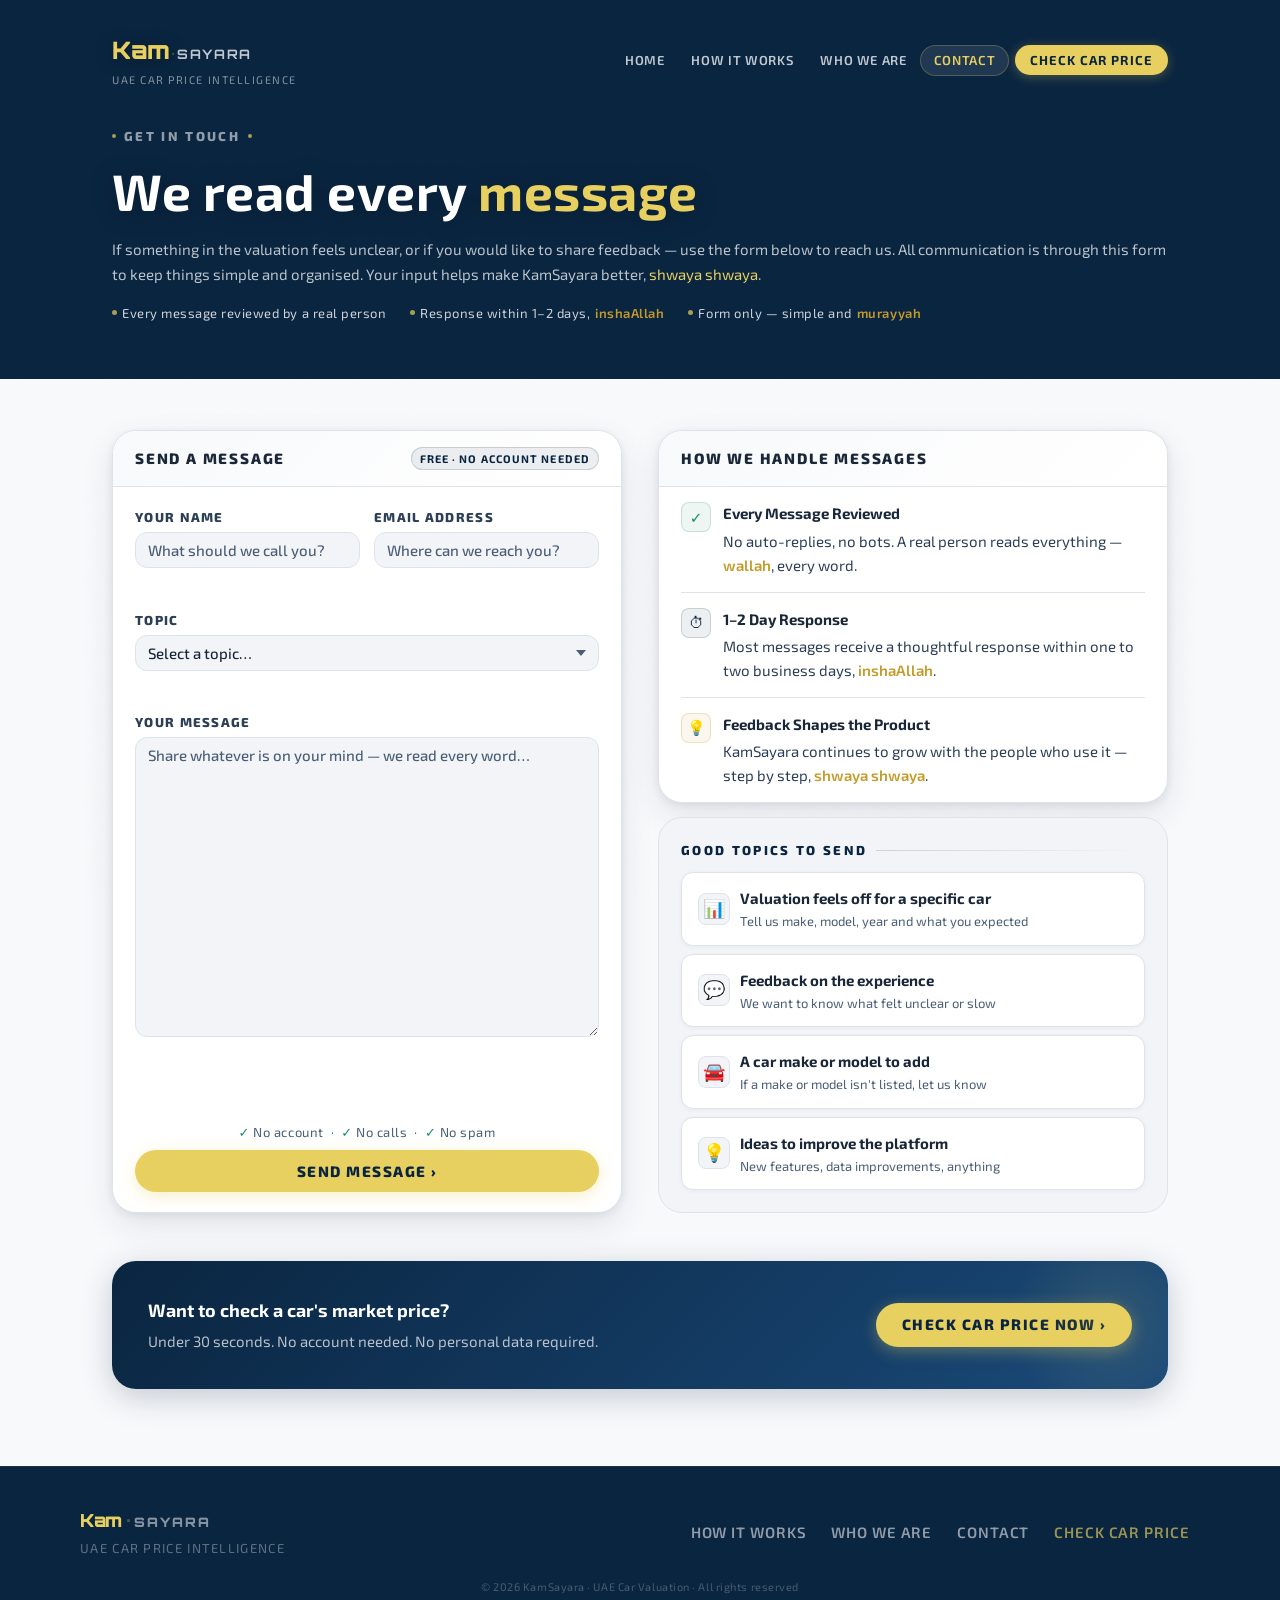
==== contact.html @ a33e3d20 "Add files via upload" ====
<!DOCTYPE html>
<html lang="en">
<head>
  <meta charset="UTF-8"/>
  <meta name="viewport" content="width=device-width,initial-scale=1"/>
  <title>Contact — KamSayara UAE Car Price Intelligence</title>
  <meta name="description" content="Share feedback or ask about a car valuation. KamSayara reads every message and responds within 1–2 days."/>
  <link rel="canonical" href="https://www.kamsayara.com/contact.html"/>
  <meta property="og:type" content="website"/>
  <meta property="og:url" content="https://www.kamsayara.com/contact.html"/>
  <meta property="og:site_name" content="KamSayara"/>
  <meta property="og:title" content="Contact — KamSayara UAE Car Price Intelligence"/>
  <meta property="og:description" content="Share feedback or ask about a car valuation. Every message is read by a real person and answered within 1–2 days."/>
  <meta name="twitter:card" content="summary"/>
  <meta name="twitter:title" content="Contact — KamSayara"/>
  <meta name="twitter:description" content="Real people, real replies. No bots. Response within 1–2 days."/>
  <meta name="robots" content="index, follow"/>
  <link rel="preconnect" href="https://fonts.googleapis.com"/>
  <link rel="preconnect" href="https://fonts.gstatic.com" crossorigin/>
  <link href="https://fonts.googleapis.com/css2?family=Orbitron:wght@700;900&family=Exo+2:wght@400;500;600;700;800&display=swap" rel="stylesheet"/>
  <style>
/* KamSayara — Shared Pages CSS
   Used by: how-it-works.html, who-we-are.html, contact.html
   All pages are self-contained (CSS embedded inline) for GitHub Pages deployment.
*/

:root {
  --accent:#0A2540; --accent-h:#061828; --accent-2:#1A4A7A;
  --accent-soft:rgba(10,37,64,0.07); --accent-line:rgba(10,37,64,0.16);
  --accent-glow:rgba(10,37,64,0.22); --accent-glow2:rgba(10,37,64,0.10);
  --gold:#C49A2A; --gold-light:#E8D060;
  --ink:#1A2738; --ink-soft:#2D3F55; --muted:#4B5E75;
  --border:#DEE3EB; --surface:#F8F9FB; --surface-2:#F2F4F8; --white:#fff;
  --good:#1A8C6B; --good-bg:rgba(26,140,107,0.08); --good-line:rgba(26,140,107,0.20);
  --bad:#C0392B;  --bad-bg:rgba(192,57,43,0.08);   --bad-line:rgba(192,57,43,0.20);
  --warn:#B8780A; --warn-bg:rgba(184,120,10,0.08); --warn-line:rgba(184,120,10,0.20);
  --err:#C0392B;  --err-bg:rgba(192,57,43,0.06);
  --r-sm:8px; --r-md:12px; --r-lg:18px; --r-xl:24px;
  --ease:cubic-bezier(0.16,1,0.3,1);
  --spring:cubic-bezier(0.34,1.56,0.64,1);
  --sh-card:0 2px 8px rgba(10,37,64,0.08),0 12px 32px rgba(10,37,64,0.10),inset 0 1px 0 rgba(255,255,255,0.7);
  --sh-btn:0 6px 20px var(--accent-glow),0 2px 6px rgba(0,0,0,0.12);
}

*,*::before,*::after{margin:0;padding:0;box-sizing:border-box;}
html{scroll-behavior:smooth;-webkit-text-size-adjust:100%;max-width:100vw;overflow-x:hidden;}
body{
  font-family:"Exo 2",system-ui,sans-serif;
  background:#F8F9FB;
  color:var(--ink);line-height:1.55;
  -webkit-font-smoothing:antialiased;
  -moz-osx-font-smoothing:grayscale;
  text-rendering:optimizeLegibility;
  min-height:100vh;
  max-width:100vw;
  overflow-x:hidden;
  font-size:15px;
}
body::before{
  content:'';position:fixed;inset:0;pointer-events:none;z-index:0;
  background-image:url("data:image/svg+xml,%3Csvg viewBox='0 0 256 256' xmlns='http://www.w3.org/2000/svg'%3E%3Cfilter id='n'%3E%3CfeTurbulence type='fractalNoise' baseFrequency='0.9' numOctaves='4' stitchTiles='stitch'/%3E%3C/filter%3E%3Crect width='100%25' height='100%25' filter='url(%23n)' opacity='0.025'/%3E%3C/svg%3E");
  opacity:.35;
}

/* ══════════════════════════════════════
   HERO / NAV
══════════════════════════════════════ */
.page-hero{
  width:100%;position:relative;overflow:hidden;
  background:#0A2540;
}
.page-hero::before{
  content:'';position:absolute;inset:0;pointer-events:none;z-index:1;
  background:linear-gradient(180deg,rgba(10,37,64,0.55) 0%,rgba(10,37,64,0.35) 60%,rgba(10,37,64,0.60) 100%);
}
.page-hero::after{content:none!important;display:none!important;}

.hero-inner{
  position:relative;z-index:2;max-width:1120px;margin:0 auto;
  padding:clamp(4px,1vw,10px) clamp(16px,3vw,32px) clamp(28px,4vw,44px);
  box-sizing:border-box;width:100%;
}

/* ── NAV ── */
.hnav{display:flex;align-items:center;justify-content:space-between;padding:clamp(14px,2.5vw,22px) 0 clamp(10px,2vw,18px);gap:8px;min-width:0;}
.wm{display:flex;flex-direction:column;gap:2px;text-decoration:none;flex-shrink:0;}
.wm-name{display:flex;align-items:baseline;}
.wm-kam{font-family:"Orbitron",sans-serif;font-size:24px;font-weight:900;color:#E8D060;letter-spacing:-.01em;text-shadow:0 2px 18px rgba(0,0,0,0.3);white-space:nowrap;}
.wm-sep{font-size:18px;color:rgba(232,208,96,0.3);margin:0 2px;}
.wm-say{font-family:"Orbitron",sans-serif;font-size:13px;font-weight:700;color:rgba(255,255,255,0.75);letter-spacing:.12em;text-transform:uppercase;white-space:nowrap;}
.wm-sub{font-size:11px;color:rgba(255,255,255,0.5);letter-spacing:.14em;text-transform:uppercase;}

.hnav-links{display:flex;align-items:center;gap:0;margin-left:auto;flex-shrink:1;min-width:0;}
.hnav-link{
  font-family:"Exo 2",sans-serif;font-size:13px;font-weight:600;
  letter-spacing:.05em;text-transform:uppercase;
  color:rgba(255,255,255,0.75);text-decoration:none;
  padding:.28rem clamp(.5rem,1vw,.78rem);border-radius:99px;border:1px solid transparent;
  transition:all .18s;white-space:nowrap;
}
.hnav-link:hover,.hnav-link.active{color:#fff;border-color:rgba(255,255,255,0.20);background:rgba(255,255,255,0.09);}
.hnav-link.active{color:#E8D060;border-color:rgba(232,208,96,0.25);}
.hnav-cta-btn{
  font-family:"Exo 2",sans-serif;font-size:13px;font-weight:700;
  letter-spacing:.08em;text-transform:uppercase;
  background:#E8D060;color:#0A2540;text-decoration:none;
  padding:.3rem clamp(.7rem,1.2vw,1rem);border-radius:99px;
  transition:all .18s;white-space:nowrap;flex-shrink:0;margin-left:6px;
  box-shadow:0 2px 12px rgba(232,208,96,0.30);
}
.hnav-cta-btn:hover{background:#fff;transform:translateY(-1px);}

/* ── HERO HEADLINE ── */
.hero-hl{
  padding:clamp(8px,2vw,20px) 0 clamp(4px,1.5vw,12px);
  display:flex;flex-direction:column;align-items:flex-start;gap:clamp(8px,1.8vw,16px);
  width:100%;
}
.hero-eyebrow{
  display:flex;align-items:center;gap:8px;
  font-family:"Exo 2",sans-serif;font-size:13px;font-weight:800;
  letter-spacing:.18em;text-transform:uppercase;color:rgba(255,255,255,0.55);
  animation:hIn .6s var(--ease) both;
}
.dot{width:4px;height:4px;border-radius:50%;background:#E8D060;opacity:.7;}
.hero-tag{
  font-family:"Exo 2",sans-serif;
  font-size:clamp(2rem,5vw,3.2rem);
  font-weight:700;color:#fff;line-height:1.15;margin:0;
  text-shadow:0 2px 24px rgba(0,0,0,0.25);letter-spacing:.01em;
  animation:hIn .7s .05s var(--ease) both;
}
.hero-tag em{color:#E8D060;font-style:normal;}
.hero-sub{
  font-size:15px;color:rgba(255,255,255,0.72);
  line-height:1.65;width:100%;max-width:100%;
  animation:hIn .7s .10s var(--ease) both;
}
.hero-trust{
  display:flex;align-items:center;gap:clamp(8px,2.5vw,24px);flex-wrap:wrap;width:100%;
  animation:hIn .7s .15s var(--ease) both;
}
.ht{display:flex;align-items:center;gap:5px;font-size:13px;color:rgba(255,255,255,0.80);letter-spacing:.04em;}
.htd{width:5px;height:5px;border-radius:50%;background:rgba(232,208,96,0.7);flex-shrink:0;}
@keyframes hIn{from{opacity:0;transform:translateY(10px);}to{opacity:1;transform:none;}}

/* ══════════════════════════════════════
   PAGE BODY
══════════════════════════════════════ */
.page-body{
  position:relative;z-index:1;
  max-width:1120px;margin:0 auto;
  padding:clamp(28px,4vw,52px) clamp(16px,3vw,32px) clamp(40px,6vw,80px);
  display:flex;flex-direction:column;gap:clamp(28px,4vw,48px);
}

/* ── TWO-COL ── */
.two-col{
  display:grid;
  grid-template-columns:1fr 1fr;
  gap:clamp(20px,3vw,36px);
  align-items:start;
}
.two-col.align-center{align-items:center;}
@media(max-width:700px){
  .two-col{grid-template-columns:1fr;}
}

/* ── SECTION LABELS ── */
.sec-label{
  font-family:"Exo 2",sans-serif;font-size:13px;font-weight:800;
  letter-spacing:.18em;text-transform:uppercase;color:var(--accent);
  display:flex;align-items:center;gap:.55rem;margin-bottom:8px;
}
.sec-label::after{content:'';flex:1;height:1px;background:linear-gradient(90deg,var(--accent-line),transparent);}
.sec-head{
  font-family:"Exo 2",sans-serif;
  font-size:24px;
  font-weight:700;color:var(--ink);line-height:1.2;margin-bottom:14px;
}
.sec-head em{color:var(--accent-2);font-style:normal;}
.body-p{font-size:15px;color:var(--ink-soft);line-height:1.7;}

/* ── DIVIDER ── */
.divider{
  border:none;border-top:1px solid var(--border);
  margin:clamp(8px,2vw,16px) 0;opacity:.6;
}

/* ── CHIP ROW ── */
.chip-row{display:flex;gap:6px;flex-wrap:wrap;margin-top:14px;}
.chip{
  font-family:"Exo 2",sans-serif;font-size:13px;font-weight:700;
  letter-spacing:.06em;padding:3px 10px;border-radius:99px;
  background:var(--surface-2);border:1px solid var(--border);color:var(--ink-soft);
  display:flex;align-items:center;gap:4px;
}
.cdot{width:4px;height:4px;border-radius:50%;background:var(--accent);opacity:.5;}
.gold-chip{background:rgba(196,154,42,0.08);border-color:rgba(196,154,42,0.25);color:var(--gold);}
.good-chip{background:var(--good-bg);border-color:var(--good-line);color:var(--good);}

/* ── BADGES ── */
.badge{
  font-family:"Exo 2",sans-serif;font-size:11px;font-weight:800;
  letter-spacing:.1em;text-transform:uppercase;
  padding:2px 7px;border-radius:99px;
}
.badge.green{background:var(--good-bg);color:var(--good);border:1px solid var(--good-line);}
.badge.warn{background:var(--warn-bg);color:var(--warn);border:1px solid var(--warn-line);}
.badge.red{background:var(--bad-bg);color:var(--bad);border:1px solid var(--bad-line);}

/* ── CARDS ── */
.ks-card{
  background:var(--white);
  border:1px solid var(--border);
  border-radius:var(--r-xl);
  box-shadow:var(--sh-card);
}
.card-hdr{
  display:flex;align-items:center;justify-content:space-between;gap:8px;
  padding:clamp(12px,1.8vw,16px) clamp(14px,2vw,22px);
  border-bottom:1px solid var(--border);
  background:linear-gradient(135deg,var(--surface) 0%,var(--white) 100%);
  border-radius:var(--r-xl) var(--r-xl) 0 0;
}
.card-hdr-title{
  font-family:"Exo 2",sans-serif;font-size:15px;font-weight:800;
  letter-spacing:.12em;text-transform:uppercase;color:var(--ink);
}
.card-hdr-badge{
  font-family:"Exo 2",sans-serif;font-size:11px;font-weight:700;
  letter-spacing:.1em;text-transform:uppercase;
  background:var(--accent-soft);color:var(--accent);
  border:1px solid var(--accent-line);border-radius:99px;
  padding:2px 8px;white-space:nowrap;
}
.card-body{padding:clamp(14px,2vw,20px) clamp(14px,2vw,22px);}

/* ── ALGO BOX ── */
.algo-box{
  background:var(--surface-2);border-radius:var(--r-sm);
  padding:10px 14px;border-left:3px solid var(--accent-line);
}
.algo-box h4{
  font-family:"Exo 2",sans-serif;font-size:13px;font-weight:800;
  letter-spacing:.12em;text-transform:uppercase;color:var(--accent);margin-bottom:5px;
}
.algo-box p{font-size:15px;color:var(--ink-soft);line-height:1.6;}

/* ── ROW LIST ── */
.row-list{display:flex;flex-direction:column;padding:0 clamp(14px,2vw,22px);}
.row-item{
  display:flex;align-items:flex-start;gap:12px;
  padding:clamp(11px,1.8vw,15px) 0;
  border-bottom:1px solid var(--border);
}
.row-item:last-child{border-bottom:none;}
.row-ico{
  width:30px;height:30px;border-radius:var(--r-sm);
  display:flex;align-items:center;justify-content:center;
  font-size:15px;flex-shrink:0;
}
.row-ico.green{background:var(--good-bg);border:1px solid var(--good-line);color:var(--good);}
.row-ico.blue{background:var(--accent-soft);border:1px solid var(--accent-line);color:var(--accent);}
.row-ico.gold{background:rgba(196,154,42,0.08);border:1px solid rgba(196,154,42,0.25);color:var(--gold);}
.row-ico.red{background:var(--bad-bg);border:1px solid var(--bad-line);color:var(--bad);}
.row-title{font-family:"Exo 2",sans-serif;font-size:15px;font-weight:700;color:var(--ink);margin-bottom:3px;}
.row-desc{font-size:15px;color:var(--ink-soft);line-height:1.6;}

/* ── FEAT GRID ── */
.feat-grid{
  display:grid;
  grid-template-columns:repeat(auto-fit,minmax(210px,1fr));
  gap:clamp(12px,2vw,20px);
}
.feat-card{
  background:var(--white);border:1px solid var(--border);
  border-radius:var(--r-lg);padding:clamp(16px,2.2vw,24px);
  box-shadow:0 2px 8px rgba(10,37,64,0.06);
  position:relative;overflow:hidden;
  transition:transform .22s var(--ease),box-shadow .22s var(--ease);
}
.feat-card::before{
  content:'';position:absolute;top:0;right:0;
  width:80px;height:80px;
  background:radial-gradient(circle at 100% 0%,var(--accent-glow2),transparent 70%);
  pointer-events:none;
}
.feat-card:hover{transform:translateY(-3px);box-shadow:0 8px 24px rgba(10,37,64,0.12);}
.feat-num{
  font-family:"Orbitron",sans-serif;font-size:13px;font-weight:700;
  color:var(--accent-line);letter-spacing:.15em;margin-bottom:8px;
}
.feat-icon{font-size:24px;margin-bottom:10px;}
.feat-title{
  font-family:"Exo 2",sans-serif;font-size:18px;font-weight:700;
  color:var(--ink);margin-bottom:6px;
}
.feat-desc{font-size:15px;color:var(--ink-soft);line-height:1.65;}

/* ── INFO BOX ── */
.info-box{
  background:var(--surface-2);border:1px solid var(--border);
  border-radius:var(--r-xl);padding:clamp(16px,2vw,22px);
}
.info-box.gold-tint{
  background:linear-gradient(135deg,rgba(196,154,42,0.06) 0%,var(--surface-2) 100%);
  border-color:rgba(196,154,42,0.2);
}

/* ── STAT ROW ── */
.stat-row{display:flex;gap:clamp(16px,3vw,28px);flex-wrap:wrap;}
.stat-item{display:flex;flex-direction:column;gap:3px;}
.stat-val{
  font-family:"Orbitron",sans-serif;font-size:18px;
  font-weight:700;color:var(--accent);
}
.stat-val span{font-family:"Exo 2",sans-serif;font-size:13px;color:var(--muted);font-weight:600;margin-left:2px;}
.stat-lbl{font-size:11px;font-weight:800;letter-spacing:.12em;text-transform:uppercase;color:var(--muted);}

/* ── NXT BUTTONS ── */
.nxt-btn{
  display:flex;align-items:center;gap:10px;
  padding:clamp(10px,1.5vw,14px) clamp(12px,1.8vw,16px);
  border-radius:var(--r-md);
  background:var(--white);border:1px solid var(--border);
  cursor:pointer;text-align:left;font-family:"Exo 2",sans-serif;
  text-decoration:none;
  transition:all .18s;
  box-shadow:0 1px 4px rgba(10,37,64,0.05);
}
.nxt-btn:hover{border-color:rgba(10,37,64,0.22);background:var(--accent-soft);transform:translateX(3px);}
.nxt-ico{
  width:32px;height:32px;border-radius:8px;
  background:var(--surface-2);border:1px solid var(--border);
  display:flex;align-items:center;justify-content:center;
  font-size:18px;flex-shrink:0;
}
.nxt-body{display:flex;flex-direction:column;gap:2px;flex:1;}
.nxt-t{font-size:15px;font-weight:700;color:var(--ink);}
.nxt-s{font-size:13px;color:var(--muted);line-height:1.4;}
.nxt-arr{color:var(--muted);font-size:18px;margin-left:auto;flex-shrink:0;}

/* ── CTA STRIP ── */
.cta-strip{
  background:linear-gradient(135deg,var(--accent) 0%,var(--accent-2) 100%);
  border-radius:var(--r-xl);padding:clamp(22px,3.5vw,36px) clamp(20px,3vw,36px);
  display:flex;align-items:center;justify-content:space-between;gap:24px;
  flex-wrap:wrap;
  box-shadow:0 8px 32px rgba(10,37,64,0.22);
  position:relative;overflow:hidden;
}
.cta-strip::before{
  content:'';position:absolute;right:-40px;top:-40px;
  width:200px;height:200px;border-radius:50%;
  background:radial-gradient(circle,rgba(232,208,96,0.12) 0%,transparent 70%);
  pointer-events:none;
}
.cta-text h3{
  font-family:"Exo 2",sans-serif;font-size:18px;
  font-weight:700;color:#fff;margin-bottom:5px;
}
.cta-text h3 em{color:#E8D060;font-style:normal;}
.cta-text p{font-size:15px;color:rgba(255,255,255,0.7);}

/* ── BUTTONS ── */
.btn-gold{
  font-family:"Exo 2",sans-serif;font-size:15px;font-weight:800;
  letter-spacing:.1em;text-transform:uppercase;
  background:#E8D060;color:#0A2540;
  border:none;border-radius:99px;
  padding:.65rem 1.6rem;cursor:pointer;
  text-decoration:none;display:inline-flex;align-items:center;
  transition:all .2s var(--ease);white-space:nowrap;flex-shrink:0;
  box-shadow:0 4px 16px rgba(232,208,96,0.35);
}
.btn-gold:hover{background:#fff;transform:translateY(-2px);box-shadow:0 8px 24px rgba(232,208,96,0.40);}
.btn-outline{
  font-family:"Exo 2",sans-serif;font-size:15px;font-weight:700;
  letter-spacing:.08em;text-transform:uppercase;
  background:transparent;color:var(--accent);
  border:1.5px solid var(--accent-line);border-radius:99px;
  padding:.55rem 1.4rem;cursor:pointer;
  text-decoration:none;display:inline-flex;align-items:center;
  transition:all .18s;
}
.btn-outline:hover{background:var(--accent-soft);}

/* ── FOOTER ── */
.site-footer{
  background:var(--accent);
  border-top:1px solid rgba(255,255,255,0.06);
  padding:clamp(24px,4vw,40px) clamp(16px,3vw,32px);
  position:relative;z-index:1;
}
.footer-inner{
  max-width:1120px;margin:0 auto;
  display:flex;align-items:center;justify-content:space-between;
  flex-wrap:wrap;gap:16px;
}
.footer-logo{
  font-family:"Orbitron",sans-serif;font-size:18px;font-weight:900;
  display:flex;align-items:baseline;gap:1px;
}
.fl-kam{color:#E8D060;}
.fl-sep{color:rgba(232,208,96,0.3);margin:0 2px;}
.fl-say{font-size:13px;color:rgba(255,255,255,0.5);letter-spacing:.15em;text-transform:uppercase;}
.footer-tagline{font-size:13px;color:rgba(255,255,255,0.35);letter-spacing:.1em;text-transform:uppercase;margin-top:3px;}
.footer-links{display:flex;gap:4px;flex-wrap:wrap;}
.footer-link{
  font-family:"Exo 2",sans-serif;font-size:15px;font-weight:600;
  letter-spacing:.06em;text-transform:uppercase;
  color:rgba(255,255,255,0.55);text-decoration:none;
  padding:.22rem .65rem;border-radius:99px;
  transition:all .15s;
}
.footer-link:hover{color:rgba(255,255,255,0.9);background:rgba(255,255,255,0.07);}
.footer-copy{font-size:11px;color:rgba(255,255,255,0.25);letter-spacing:.05em;width:100%;text-align:center;margin-top:4px;}

/* ── ANIMATIONS ── */
.anim{
  opacity:0;transform:translateY(18px);
  animation:pageIn .55s var(--ease) forwards;
}
.anim:nth-child(1){animation-delay:.05s;}
.anim:nth-child(2){animation-delay:.12s;}
.anim:nth-child(3){animation-delay:.18s;}
.anim:nth-child(4){animation-delay:.24s;}
.anim:nth-child(5){animation-delay:.30s;}
.anim:nth-child(6){animation-delay:.36s;}
@keyframes pageIn{to{opacity:1;transform:none;}}

/* ── CONTACT FORM INNER ── */
.contact-form-inner{display:flex;flex-direction:column;gap:0;flex:1;}

/* ── ARABIC WORD STYLING ── */
.aw{color:var(--gold);font-weight:600;}

/* ══════════════════════════════════════
   CONTACT PAGE SPECIFICS
══════════════════════════════════════ */
.form-grid-2{
  display:grid;
  grid-template-columns:1fr 1fr;
  gap:12px 14px;
}
.form-grid-2 .full{grid-column:1/-1;}
.field-wrap{display:flex;flex-direction:column;gap:5px;}
.field-wrap label{
  font-family:"Exo 2",sans-serif;font-size:13px;font-weight:800;
  letter-spacing:.1em;text-transform:uppercase;color:var(--ink-soft);
}
.field-wrap input,
.field-wrap select,
.field-wrap textarea{
  background:var(--surface-2);
  border:1.5px solid var(--border);
  border-radius:var(--r-md);
  padding:.5rem .75rem;
  font-family:"Exo 2",sans-serif;
  font-size:15px;font-weight:500;
  color:var(--ink);
  outline:none;width:100%;
  transition:border-color .18s,box-shadow .18s;
  -webkit-appearance:none;appearance:none;
}
.field-wrap input::placeholder,
.field-wrap textarea::placeholder{color:var(--muted);}
.field-wrap input:focus,
.field-wrap select:focus,
.field-wrap textarea:focus{
  border-color:var(--accent);
  box-shadow:0 0 0 3px var(--accent-glow2);
  background:var(--white);
}
.field-wrap select{
  background-image:url("data:image/svg+xml,%3Csvg xmlns='http://www.w3.org/2000/svg' width='10' height='6'%3E%3Cpath d='M0 0l5 6 5-6z' fill='%234B5E75'/%3E%3C/svg%3E");
  background-repeat:no-repeat;background-position:right .75rem center;
  padding-right:2.2rem;cursor:pointer;
}
.field-wrap textarea{resize:none;}
.form-note{font-size:13px;color:var(--muted);line-height:1.6;text-align:center;}

.success-wrap{
  display:none;flex-direction:column;align-items:center;text-align:center;
  padding:24px 16px;gap:10px;flex:1;
}
.success-wrap.on{display:flex;}
.success-ico{
  width:50px;height:50px;border-radius:50%;
  background:var(--good-bg);border:2px solid var(--good-line);
  display:flex;align-items:center;justify-content:center;
  font-size:24px;color:var(--good);
}
.success-wrap h3{font-family:"Exo 2",sans-serif;font-size:18px;font-weight:700;color:var(--ink);}
.success-wrap p{font-size:15px;color:var(--ink-soft);line-height:1.65;max-width:320px;}

@media(max-width:520px){
  .form-grid-2{grid-template-columns:1fr;}
}

/* ── RESPONSIVE ── */
@media(max-width:700px){
  .hero-hl{align-items:center;text-align:center;}
  .hero-tag{text-align:center;}
  .hero-sub{text-align:center;}
  .hero-trust{justify-content:center;}
  .feat-grid{grid-template-columns:1fr 1fr;}
  .footer-inner{justify-content:center;text-align:center;}
  .footer-links{justify-content:center;}
  .cta-strip{flex-direction:column;text-align:center;}
}
@media(max-width:480px){
  .hnav-links{flex-wrap:wrap;justify-content:flex-end;}
  .hnav-link{font-size:13px!important;padding:.22rem .5rem!important;}
  .feat-grid{grid-template-columns:1fr;}
}
@media(prefers-reduced-motion:reduce){
  *,*::before,*::after{animation-duration:.01ms!important;transition-duration:.01ms!important;}
}

  </style>
</head>
<body>

<div class="page-hero">
  <div class="hero-inner">
    <nav class="hnav">
      <a href="https://www.kamsayara.com/" class="wm">
        <div class="wm-name">
          <span class="wm-kam">Kam</span><span class="wm-sep">·</span><span class="wm-say">Sayara</span>
        </div>
        <span class="wm-sub">UAE Car Price Intelligence</span>
      </a>
      <div class="hnav-links">
        <a href="https://www.kamsayara.com/" class="hnav-link">Home</a>
        <a href="https://www.kamsayara.com/how-it-works.html" class="hnav-link">How It Works</a>
        <a href="https://www.kamsayara.com/who-we-are.html" class="hnav-link">Who We Are</a>
        <a href="https://www.kamsayara.com/contact.html" class="hnav-link active" aria-current="page">Contact</a>
        <a href="https://www.kamsayara.com/" class="hnav-cta-btn">Check Car Price</a>
      </div>
    </nav>
    <div class="hero-hl">
      <div class="hero-eyebrow"><span class="dot"></span>Get in Touch<span class="dot"></span></div>
      <h1 class="hero-tag">We read every <em>message</em></h1>
      <p class="hero-sub">If something in the valuation feels unclear, or if you would like to share feedback — use the form below to reach us. All communication is through this form to keep things simple and organised. Your input helps make KamSayara better, <em style="color:#E8D060;font-style:normal;">shwaya shwaya</em>.</p>
      <div class="hero-trust">
        <span class="ht"><span class="htd"></span>Every message reviewed by a real person</span>
        <span class="ht"><span class="htd"></span>Response within 1–2 days, <span class="aw">inshaAllah</span></span>
        <span class="ht"><span class="htd"></span>Form only — simple and <span class="aw">murayyah</span></span>
      </div>
    </div>
  </div>
</div>

<div class="page-body">

  <div class="two-col" style="align-items:stretch;">

    <!-- FORM CARD -->
    <div class="ks-card anim" style="overflow:hidden;display:flex;flex-direction:column;height:100%;">
      <div class="card-hdr">
        <span class="card-hdr-title">Send a Message</span>
        <span class="card-hdr-badge">Free · No account needed</span>
      </div>
      <div class="card-body" style="flex:1;display:flex;flex-direction:column;">

        <form id="contactForm" class="contact-form-inner">
          <input type="hidden" name="access_key" value="f465f6b7-e8fa-45ae-bc67-528295cb4fda"/>
          <input type="hidden" name="subject" value="New KamSayara Contact Message"/>
          <input type="checkbox" name="botcheck" style="display:none;"/>
          <div class="form-grid-2" style="flex:1;display:grid;grid-template-rows:auto auto auto auto;">

            <div class="field-wrap">
              <label for="fname">Your Name</label>
              <input type="text" id="fname" name="name" placeholder="What should we call you?" autocomplete="name" required minlength="2"/>
            </div>

            <div class="field-wrap">
              <label for="femail">Email Address</label>
              <input type="email" id="femail" name="email" placeholder="Where can we reach you?" autocomplete="email" required/>
            </div>

            <div class="field-wrap full">
              <label for="ftopic">Topic</label>
              <select id="ftopic" name="topic" required>
                <option value="" disabled selected>Select a topic…</option>
                <option value="valuation">Valuation Question</option>
                <option value="feedback">General Feedback</option>
                <option value="suggestion">Suggestion or Idea</option>
                <option value="data">Data or Accuracy Issue</option>
                <option value="other">Something Else</option>
              </select>
            </div>

            <div class="field-wrap full" style="flex:1;display:flex;flex-direction:column;">
              <label for="fmsg">Your Message</label>
              <textarea id="fmsg" name="message" placeholder="Share whatever is on your mind — we read every word…" style="height:300px;min-height:300px;resize:vertical;" required minlength="10"></textarea>
            </div>

          </div>

          <div style="margin-top:14px;">
            <p style="font-size:13px;color:var(--muted);text-align:center;margin-bottom:8px;letter-spacing:.04em;">
              <span style="color:var(--good);font-weight:700;">✓</span> No account &nbsp;·&nbsp;
              <span style="color:var(--good);font-weight:700;">✓</span> No calls &nbsp;·&nbsp;
              <span style="color:var(--good);font-weight:700;">✓</span> No spam
            </p>
            <button type="submit" id="submitBtn" class="btn-gold" style="width:100%;display:flex;justify-content:center;align-items:center;padding:.75rem 1.8rem;">
              Send Message ›
            </button>
          </div>

        </form>

        <!-- Success state -->
        <div class="success-wrap" id="successMsg">
          <div class="success-ico">✓</div>
          <h3>Message received.</h3>
          <p>We will read this carefully and reply to your email within one to two days, <span class="aw">inshaAllah</span>. No auto-replies — a real person will respond.</p>
          <div style="margin-top:14px;padding:12px 16px;background:var(--surface-2);border:1px solid var(--border);border-radius:var(--r-md);text-align:left;width:100%;max-width:340px;">
            <div style="font-family:'Exo 2',sans-serif;font-size:13px;font-weight:800;letter-spacing:.12em;text-transform:uppercase;color:var(--muted);margin-bottom:6px;">What Happens Next</div>
            <div style="font-size:15px;color:var(--ink-soft);line-height:1.7;">
              <span style="color:var(--good);">①</span> Your message lands in our inbox — not a ticketing system.<br/>
              <span style="color:var(--good);">②</span> A team member reads it, usually within a few hours.<br/>
              <span style="color:var(--good);">③</span> A real reply goes to your email. No templates, no bots.
            </div>
          </div>
          <a href="https://www.kamsayara.com/" class="btn-outline" style="margin-top:14px;">Back to Price Check ›</a>
        </div>

      </div>
    </div>

    <!-- RIGHT COLUMN -->
    <div style="display:flex;flex-direction:column;gap:14px;">

      <!-- How We Handle Messages -->
      <div class="ks-card anim" style="overflow:hidden;">
        <div class="card-hdr">
          <span class="card-hdr-title">How We Handle Messages</span>
        </div>
        <div class="row-list" style="padding:0 clamp(14px,2vw,22px);">
          <div class="row-item">
            <div class="row-ico green">✓</div>
            <div>
              <div class="row-title">Every Message Reviewed</div>
              <p class="row-desc">No auto-replies, no bots. A real person reads everything — <span class="aw">wallah</span>, every word.</p>
            </div>
          </div>
          <div class="row-item">
            <div class="row-ico blue">⏱</div>
            <div>
              <div class="row-title">1–2 Day Response</div>
              <p class="row-desc">Most messages receive a thoughtful response within one to two business days, <span class="aw">inshaAllah</span>.</p>
            </div>
          </div>
          <div class="row-item">
            <div class="row-ico gold">💡</div>
            <div>
              <div class="row-title">Feedback Shapes the Product</div>
              <p class="row-desc">KamSayara continues to grow with the people who use it — step by step, <span class="aw">shwaya shwaya</span>.</p>
            </div>
          </div>
        </div>
      </div>

      <!-- Good Topics -->
      <div class="info-box anim">
        <div class="sec-label" style="font-size:13px;margin-bottom:12px;">Good Topics to Send</div>
        <div style="display:flex;flex-direction:column;gap:8px;">
          <div class="nxt-btn" style="cursor:default;">
            <div class="nxt-ico">📊</div>
            <div class="nxt-body">
              <span class="nxt-t">Valuation feels off for a specific car</span>
              <span class="nxt-s">Tell us make, model, year and what you expected</span>
            </div>
          </div>
          <div class="nxt-btn" style="cursor:default;">
            <div class="nxt-ico">💬</div>
            <div class="nxt-body">
              <span class="nxt-t">Feedback on the experience</span>
              <span class="nxt-s">We want to know what felt unclear or slow</span>
            </div>
          </div>
          <div class="nxt-btn" style="cursor:default;">
            <div class="nxt-ico">🚘</div>
            <div class="nxt-body">
              <span class="nxt-t">A car make or model to add</span>
              <span class="nxt-s">If a make or model isn't listed, let us know</span>
            </div>
          </div>
          <div class="nxt-btn" style="cursor:default;">
            <div class="nxt-ico">💡</div>
            <div class="nxt-body">
              <span class="nxt-t">Ideas to improve the platform</span>
              <span class="nxt-s">New features, data improvements, anything</span>
            </div>
          </div>
        </div>
      </div>

    </div><!-- /right column -->
  </div><!-- /two-col -->

  <!-- CTA -->
  <div class="cta-strip anim">
    <div class="cta-text">
      <h3>Want to check a car's market price?</h3>
      <p>Under 30 seconds. No account needed. No personal data required.</p>
    </div>
    <a href="https://www.kamsayara.com/" class="btn-gold">Check Car Price Now ›</a>
  </div>

</div><!-- /page-body -->

<footer class="site-footer">
  <div class="footer-inner">
    <div>
      <div class="footer-logo">
        <span class="fl-kam">Kam</span><span class="fl-sep">·</span><span class="fl-say">Sayara</span>
      </div>
      <div class="footer-tagline">UAE Car Price Intelligence</div>
    </div>
    <nav class="footer-links">
      <a href="https://www.kamsayara.com/how-it-works.html" class="footer-link">How It Works</a>
      <a href="https://www.kamsayara.com/who-we-are.html" class="footer-link">Who We Are</a>
      <a href="https://www.kamsayara.com/contact.html" class="footer-link">Contact</a>
      <a href="https://www.kamsayara.com/" class="footer-link" style="color:rgba(232,208,96,.65);">Check Car Price</a>
    </nav>
    <p class="footer-copy">© <span id="yr"></span> KamSayara · UAE Car Valuation · All rights reserved</p>
  </div>
</footer>

<script>
  document.getElementById('yr').textContent = new Date().getFullYear();

  document.getElementById('contactForm').addEventListener('submit', async function(e){
    e.preventDefault();
    var btn = document.getElementById('submitBtn');
    btn.textContent = 'Sending…';
    btn.disabled = true;
    btn.style.opacity = '.6';

    const formData = new FormData(this);
    try {
      const res = await fetch('https://api.web3forms.com/submit', {
        method: 'POST',
        body: formData
      });
      const data = await res.json();
      if (data.success) {
        document.getElementById('contactForm').style.display = 'none';
        document.getElementById('successMsg').classList.add('on');
      } else {
        btn.textContent = 'Send Message ›';
        btn.disabled = false;
        btn.style.opacity = '1';
        alert('Something went wrong. Please try again.');
      }
    } catch(err) {
      btn.textContent = 'Send Message ›';
      btn.disabled = false;
      btn.style.opacity = '1';
      alert('Network error. Please check your connection and try again.');
    }
  });
</script>

</body>
</html>
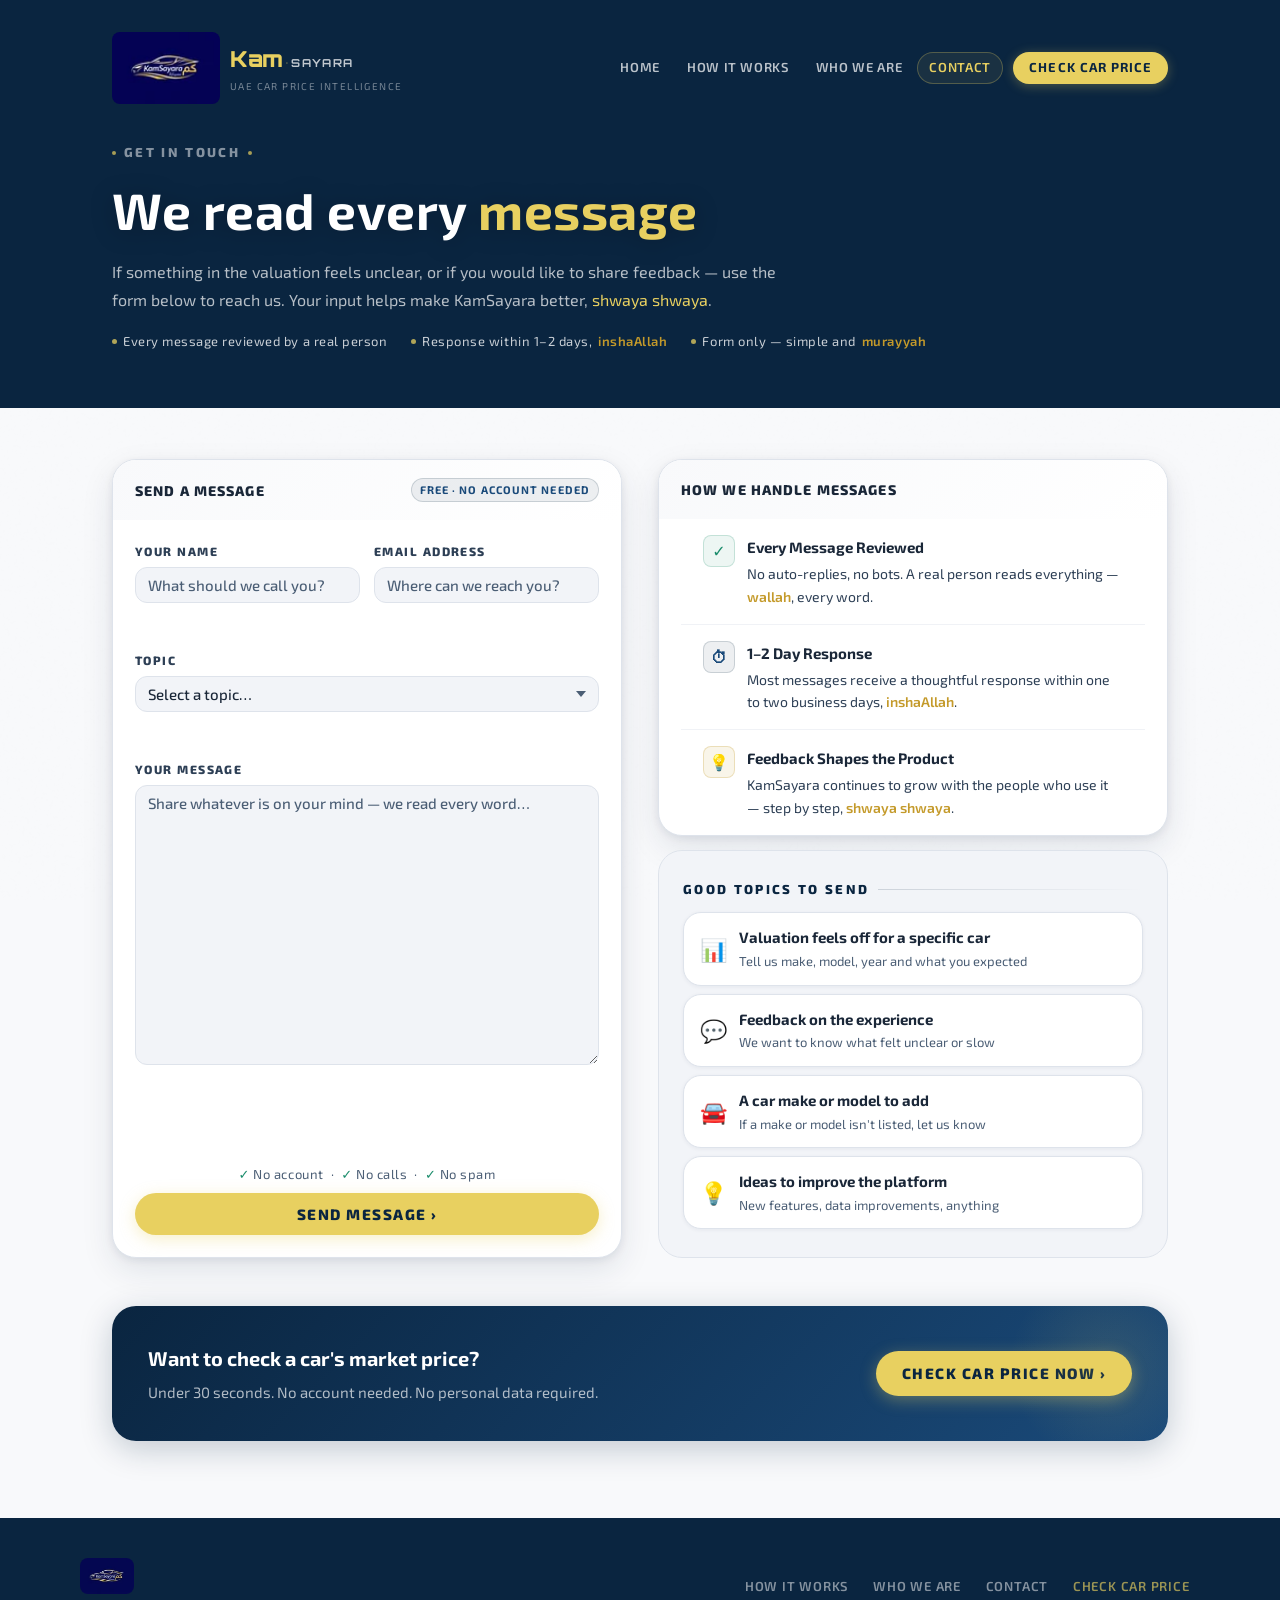
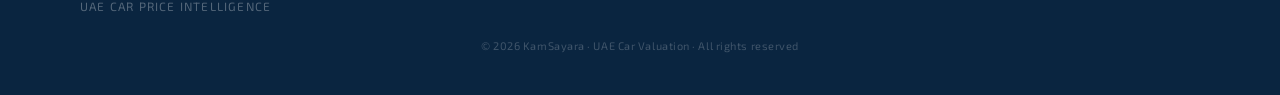
==== commit 496e8720: "Add files via upload" ====
--- a/contact.html
+++ b/contact.html
@@ -18,508 +18,7 @@
   <link rel="preconnect" href="https://fonts.googleapis.com"/>
   <link rel="preconnect" href="https://fonts.gstatic.com" crossorigin/>
   <link href="https://fonts.googleapis.com/css2?family=Orbitron:wght@700;900&family=Exo+2:wght@400;500;600;700;800&display=swap" rel="stylesheet"/>
-  <style>
-/* KamSayara — Shared Pages CSS
-   Used by: how-it-works.html, who-we-are.html, contact.html
-   All pages are self-contained (CSS embedded inline) for GitHub Pages deployment.
-*/
-
-:root {
-  --accent:#0A2540; --accent-h:#061828; --accent-2:#1A4A7A;
-  --accent-soft:rgba(10,37,64,0.07); --accent-line:rgba(10,37,64,0.16);
-  --accent-glow:rgba(10,37,64,0.22); --accent-glow2:rgba(10,37,64,0.10);
-  --gold:#C49A2A; --gold-light:#E8D060;
-  --ink:#1A2738; --ink-soft:#2D3F55; --muted:#4B5E75;
-  --border:#DEE3EB; --surface:#F8F9FB; --surface-2:#F2F4F8; --white:#fff;
-  --good:#1A8C6B; --good-bg:rgba(26,140,107,0.08); --good-line:rgba(26,140,107,0.20);
-  --bad:#C0392B;  --bad-bg:rgba(192,57,43,0.08);   --bad-line:rgba(192,57,43,0.20);
-  --warn:#B8780A; --warn-bg:rgba(184,120,10,0.08); --warn-line:rgba(184,120,10,0.20);
-  --err:#C0392B;  --err-bg:rgba(192,57,43,0.06);
-  --r-sm:8px; --r-md:12px; --r-lg:18px; --r-xl:24px;
-  --ease:cubic-bezier(0.16,1,0.3,1);
-  --spring:cubic-bezier(0.34,1.56,0.64,1);
-  --sh-card:0 2px 8px rgba(10,37,64,0.08),0 12px 32px rgba(10,37,64,0.10),inset 0 1px 0 rgba(255,255,255,0.7);
-  --sh-btn:0 6px 20px var(--accent-glow),0 2px 6px rgba(0,0,0,0.12);
-}
-
-*,*::before,*::after{margin:0;padding:0;box-sizing:border-box;}
-html{scroll-behavior:smooth;-webkit-text-size-adjust:100%;max-width:100vw;overflow-x:hidden;}
-body{
-  font-family:"Exo 2",system-ui,sans-serif;
-  background:#F8F9FB;
-  color:var(--ink);line-height:1.55;
-  -webkit-font-smoothing:antialiased;
-  -moz-osx-font-smoothing:grayscale;
-  text-rendering:optimizeLegibility;
-  min-height:100vh;
-  max-width:100vw;
-  overflow-x:hidden;
-  font-size:15px;
-}
-body::before{
-  content:'';position:fixed;inset:0;pointer-events:none;z-index:0;
-  background-image:url("data:image/svg+xml,%3Csvg viewBox='0 0 256 256' xmlns='http://www.w3.org/2000/svg'%3E%3Cfilter id='n'%3E%3CfeTurbulence type='fractalNoise' baseFrequency='0.9' numOctaves='4' stitchTiles='stitch'/%3E%3C/filter%3E%3Crect width='100%25' height='100%25' filter='url(%23n)' opacity='0.025'/%3E%3C/svg%3E");
-  opacity:.35;
-}
-
-/* ══════════════════════════════════════
-   HERO / NAV
-══════════════════════════════════════ */
-.page-hero{
-  width:100%;position:relative;overflow:hidden;
-  background:#0A2540;
-}
-.page-hero::before{
-  content:'';position:absolute;inset:0;pointer-events:none;z-index:1;
-  background:linear-gradient(180deg,rgba(10,37,64,0.55) 0%,rgba(10,37,64,0.35) 60%,rgba(10,37,64,0.60) 100%);
-}
-.page-hero::after{content:none!important;display:none!important;}
-
-.hero-inner{
-  position:relative;z-index:2;max-width:1120px;margin:0 auto;
-  padding:clamp(4px,1vw,10px) clamp(16px,3vw,32px) clamp(28px,4vw,44px);
-  box-sizing:border-box;width:100%;
-}
-
-/* ── NAV ── */
-.hnav{display:flex;align-items:center;justify-content:space-between;padding:clamp(14px,2.5vw,22px) 0 clamp(10px,2vw,18px);gap:8px;min-width:0;}
-.wm{display:flex;flex-direction:column;gap:2px;text-decoration:none;flex-shrink:0;}
-.wm-name{display:flex;align-items:baseline;}
-.wm-kam{font-family:"Orbitron",sans-serif;font-size:24px;font-weight:900;color:#E8D060;letter-spacing:-.01em;text-shadow:0 2px 18px rgba(0,0,0,0.3);white-space:nowrap;}
-.wm-sep{font-size:18px;color:rgba(232,208,96,0.3);margin:0 2px;}
-.wm-say{font-family:"Orbitron",sans-serif;font-size:13px;font-weight:700;color:rgba(255,255,255,0.75);letter-spacing:.12em;text-transform:uppercase;white-space:nowrap;}
-.wm-sub{font-size:11px;color:rgba(255,255,255,0.5);letter-spacing:.14em;text-transform:uppercase;}
-
-.hnav-links{display:flex;align-items:center;gap:0;margin-left:auto;flex-shrink:1;min-width:0;}
-.hnav-link{
-  font-family:"Exo 2",sans-serif;font-size:13px;font-weight:600;
-  letter-spacing:.05em;text-transform:uppercase;
-  color:rgba(255,255,255,0.75);text-decoration:none;
-  padding:.28rem clamp(.5rem,1vw,.78rem);border-radius:99px;border:1px solid transparent;
-  transition:all .18s;white-space:nowrap;
-}
-.hnav-link:hover,.hnav-link.active{color:#fff;border-color:rgba(255,255,255,0.20);background:rgba(255,255,255,0.09);}
-.hnav-link.active{color:#E8D060;border-color:rgba(232,208,96,0.25);}
-.hnav-cta-btn{
-  font-family:"Exo 2",sans-serif;font-size:13px;font-weight:700;
-  letter-spacing:.08em;text-transform:uppercase;
-  background:#E8D060;color:#0A2540;text-decoration:none;
-  padding:.3rem clamp(.7rem,1.2vw,1rem);border-radius:99px;
-  transition:all .18s;white-space:nowrap;flex-shrink:0;margin-left:6px;
-  box-shadow:0 2px 12px rgba(232,208,96,0.30);
-}
-.hnav-cta-btn:hover{background:#fff;transform:translateY(-1px);}
-
-/* ── HERO HEADLINE ── */
-.hero-hl{
-  padding:clamp(8px,2vw,20px) 0 clamp(4px,1.5vw,12px);
-  display:flex;flex-direction:column;align-items:flex-start;gap:clamp(8px,1.8vw,16px);
-  width:100%;
-}
-.hero-eyebrow{
-  display:flex;align-items:center;gap:8px;
-  font-family:"Exo 2",sans-serif;font-size:13px;font-weight:800;
-  letter-spacing:.18em;text-transform:uppercase;color:rgba(255,255,255,0.55);
-  animation:hIn .6s var(--ease) both;
-}
-.dot{width:4px;height:4px;border-radius:50%;background:#E8D060;opacity:.7;}
-.hero-tag{
-  font-family:"Exo 2",sans-serif;
-  font-size:clamp(2rem,5vw,3.2rem);
-  font-weight:700;color:#fff;line-height:1.15;margin:0;
-  text-shadow:0 2px 24px rgba(0,0,0,0.25);letter-spacing:.01em;
-  animation:hIn .7s .05s var(--ease) both;
-}
-.hero-tag em{color:#E8D060;font-style:normal;}
-.hero-sub{
-  font-size:15px;color:rgba(255,255,255,0.72);
-  line-height:1.65;width:100%;max-width:100%;
-  animation:hIn .7s .10s var(--ease) both;
-}
-.hero-trust{
-  display:flex;align-items:center;gap:clamp(8px,2.5vw,24px);flex-wrap:wrap;width:100%;
-  animation:hIn .7s .15s var(--ease) both;
-}
-.ht{display:flex;align-items:center;gap:5px;font-size:13px;color:rgba(255,255,255,0.80);letter-spacing:.04em;}
-.htd{width:5px;height:5px;border-radius:50%;background:rgba(232,208,96,0.7);flex-shrink:0;}
-@keyframes hIn{from{opacity:0;transform:translateY(10px);}to{opacity:1;transform:none;}}
-
-/* ══════════════════════════════════════
-   PAGE BODY
-══════════════════════════════════════ */
-.page-body{
-  position:relative;z-index:1;
-  max-width:1120px;margin:0 auto;
-  padding:clamp(28px,4vw,52px) clamp(16px,3vw,32px) clamp(40px,6vw,80px);
-  display:flex;flex-direction:column;gap:clamp(28px,4vw,48px);
-}
-
-/* ── TWO-COL ── */
-.two-col{
-  display:grid;
-  grid-template-columns:1fr 1fr;
-  gap:clamp(20px,3vw,36px);
-  align-items:start;
-}
-.two-col.align-center{align-items:center;}
-@media(max-width:700px){
-  .two-col{grid-template-columns:1fr;}
-}
-
-/* ── SECTION LABELS ── */
-.sec-label{
-  font-family:"Exo 2",sans-serif;font-size:13px;font-weight:800;
-  letter-spacing:.18em;text-transform:uppercase;color:var(--accent);
-  display:flex;align-items:center;gap:.55rem;margin-bottom:8px;
-}
-.sec-label::after{content:'';flex:1;height:1px;background:linear-gradient(90deg,var(--accent-line),transparent);}
-.sec-head{
-  font-family:"Exo 2",sans-serif;
-  font-size:24px;
-  font-weight:700;color:var(--ink);line-height:1.2;margin-bottom:14px;
-}
-.sec-head em{color:var(--accent-2);font-style:normal;}
-.body-p{font-size:15px;color:var(--ink-soft);line-height:1.7;}
-
-/* ── DIVIDER ── */
-.divider{
-  border:none;border-top:1px solid var(--border);
-  margin:clamp(8px,2vw,16px) 0;opacity:.6;
-}
-
-/* ── CHIP ROW ── */
-.chip-row{display:flex;gap:6px;flex-wrap:wrap;margin-top:14px;}
-.chip{
-  font-family:"Exo 2",sans-serif;font-size:13px;font-weight:700;
-  letter-spacing:.06em;padding:3px 10px;border-radius:99px;
-  background:var(--surface-2);border:1px solid var(--border);color:var(--ink-soft);
-  display:flex;align-items:center;gap:4px;
-}
-.cdot{width:4px;height:4px;border-radius:50%;background:var(--accent);opacity:.5;}
-.gold-chip{background:rgba(196,154,42,0.08);border-color:rgba(196,154,42,0.25);color:var(--gold);}
-.good-chip{background:var(--good-bg);border-color:var(--good-line);color:var(--good);}
-
-/* ── BADGES ── */
-.badge{
-  font-family:"Exo 2",sans-serif;font-size:11px;font-weight:800;
-  letter-spacing:.1em;text-transform:uppercase;
-  padding:2px 7px;border-radius:99px;
-}
-.badge.green{background:var(--good-bg);color:var(--good);border:1px solid var(--good-line);}
-.badge.warn{background:var(--warn-bg);color:var(--warn);border:1px solid var(--warn-line);}
-.badge.red{background:var(--bad-bg);color:var(--bad);border:1px solid var(--bad-line);}
-
-/* ── CARDS ── */
-.ks-card{
-  background:var(--white);
-  border:1px solid var(--border);
-  border-radius:var(--r-xl);
-  box-shadow:var(--sh-card);
-}
-.card-hdr{
-  display:flex;align-items:center;justify-content:space-between;gap:8px;
-  padding:clamp(12px,1.8vw,16px) clamp(14px,2vw,22px);
-  border-bottom:1px solid var(--border);
-  background:linear-gradient(135deg,var(--surface) 0%,var(--white) 100%);
-  border-radius:var(--r-xl) var(--r-xl) 0 0;
-}
-.card-hdr-title{
-  font-family:"Exo 2",sans-serif;font-size:15px;font-weight:800;
-  letter-spacing:.12em;text-transform:uppercase;color:var(--ink);
-}
-.card-hdr-badge{
-  font-family:"Exo 2",sans-serif;font-size:11px;font-weight:700;
-  letter-spacing:.1em;text-transform:uppercase;
-  background:var(--accent-soft);color:var(--accent);
-  border:1px solid var(--accent-line);border-radius:99px;
-  padding:2px 8px;white-space:nowrap;
-}
-.card-body{padding:clamp(14px,2vw,20px) clamp(14px,2vw,22px);}
-
-/* ── ALGO BOX ── */
-.algo-box{
-  background:var(--surface-2);border-radius:var(--r-sm);
-  padding:10px 14px;border-left:3px solid var(--accent-line);
-}
-.algo-box h4{
-  font-family:"Exo 2",sans-serif;font-size:13px;font-weight:800;
-  letter-spacing:.12em;text-transform:uppercase;color:var(--accent);margin-bottom:5px;
-}
-.algo-box p{font-size:15px;color:var(--ink-soft);line-height:1.6;}
-
-/* ── ROW LIST ── */
-.row-list{display:flex;flex-direction:column;padding:0 clamp(14px,2vw,22px);}
-.row-item{
-  display:flex;align-items:flex-start;gap:12px;
-  padding:clamp(11px,1.8vw,15px) 0;
-  border-bottom:1px solid var(--border);
-}
-.row-item:last-child{border-bottom:none;}
-.row-ico{
-  width:30px;height:30px;border-radius:var(--r-sm);
-  display:flex;align-items:center;justify-content:center;
-  font-size:15px;flex-shrink:0;
-}
-.row-ico.green{background:var(--good-bg);border:1px solid var(--good-line);color:var(--good);}
-.row-ico.blue{background:var(--accent-soft);border:1px solid var(--accent-line);color:var(--accent);}
-.row-ico.gold{background:rgba(196,154,42,0.08);border:1px solid rgba(196,154,42,0.25);color:var(--gold);}
-.row-ico.red{background:var(--bad-bg);border:1px solid var(--bad-line);color:var(--bad);}
-.row-title{font-family:"Exo 2",sans-serif;font-size:15px;font-weight:700;color:var(--ink);margin-bottom:3px;}
-.row-desc{font-size:15px;color:var(--ink-soft);line-height:1.6;}
-
-/* ── FEAT GRID ── */
-.feat-grid{
-  display:grid;
-  grid-template-columns:repeat(auto-fit,minmax(210px,1fr));
-  gap:clamp(12px,2vw,20px);
-}
-.feat-card{
-  background:var(--white);border:1px solid var(--border);
-  border-radius:var(--r-lg);padding:clamp(16px,2.2vw,24px);
-  box-shadow:0 2px 8px rgba(10,37,64,0.06);
-  position:relative;overflow:hidden;
-  transition:transform .22s var(--ease),box-shadow .22s var(--ease);
-}
-.feat-card::before{
-  content:'';position:absolute;top:0;right:0;
-  width:80px;height:80px;
-  background:radial-gradient(circle at 100% 0%,var(--accent-glow2),transparent 70%);
-  pointer-events:none;
-}
-.feat-card:hover{transform:translateY(-3px);box-shadow:0 8px 24px rgba(10,37,64,0.12);}
-.feat-num{
-  font-family:"Orbitron",sans-serif;font-size:13px;font-weight:700;
-  color:var(--accent-line);letter-spacing:.15em;margin-bottom:8px;
-}
-.feat-icon{font-size:24px;margin-bottom:10px;}
-.feat-title{
-  font-family:"Exo 2",sans-serif;font-size:18px;font-weight:700;
-  color:var(--ink);margin-bottom:6px;
-}
-.feat-desc{font-size:15px;color:var(--ink-soft);line-height:1.65;}
-
-/* ── INFO BOX ── */
-.info-box{
-  background:var(--surface-2);border:1px solid var(--border);
-  border-radius:var(--r-xl);padding:clamp(16px,2vw,22px);
-}
-.info-box.gold-tint{
-  background:linear-gradient(135deg,rgba(196,154,42,0.06) 0%,var(--surface-2) 100%);
-  border-color:rgba(196,154,42,0.2);
-}
-
-/* ── STAT ROW ── */
-.stat-row{display:flex;gap:clamp(16px,3vw,28px);flex-wrap:wrap;}
-.stat-item{display:flex;flex-direction:column;gap:3px;}
-.stat-val{
-  font-family:"Orbitron",sans-serif;font-size:18px;
-  font-weight:700;color:var(--accent);
-}
-.stat-val span{font-family:"Exo 2",sans-serif;font-size:13px;color:var(--muted);font-weight:600;margin-left:2px;}
-.stat-lbl{font-size:11px;font-weight:800;letter-spacing:.12em;text-transform:uppercase;color:var(--muted);}
-
-/* ── NXT BUTTONS ── */
-.nxt-btn{
-  display:flex;align-items:center;gap:10px;
-  padding:clamp(10px,1.5vw,14px) clamp(12px,1.8vw,16px);
-  border-radius:var(--r-md);
-  background:var(--white);border:1px solid var(--border);
-  cursor:pointer;text-align:left;font-family:"Exo 2",sans-serif;
-  text-decoration:none;
-  transition:all .18s;
-  box-shadow:0 1px 4px rgba(10,37,64,0.05);
-}
-.nxt-btn:hover{border-color:rgba(10,37,64,0.22);background:var(--accent-soft);transform:translateX(3px);}
-.nxt-ico{
-  width:32px;height:32px;border-radius:8px;
-  background:var(--surface-2);border:1px solid var(--border);
-  display:flex;align-items:center;justify-content:center;
-  font-size:18px;flex-shrink:0;
-}
-.nxt-body{display:flex;flex-direction:column;gap:2px;flex:1;}
-.nxt-t{font-size:15px;font-weight:700;color:var(--ink);}
-.nxt-s{font-size:13px;color:var(--muted);line-height:1.4;}
-.nxt-arr{color:var(--muted);font-size:18px;margin-left:auto;flex-shrink:0;}
-
-/* ── CTA STRIP ── */
-.cta-strip{
-  background:linear-gradient(135deg,var(--accent) 0%,var(--accent-2) 100%);
-  border-radius:var(--r-xl);padding:clamp(22px,3.5vw,36px) clamp(20px,3vw,36px);
-  display:flex;align-items:center;justify-content:space-between;gap:24px;
-  flex-wrap:wrap;
-  box-shadow:0 8px 32px rgba(10,37,64,0.22);
-  position:relative;overflow:hidden;
-}
-.cta-strip::before{
-  content:'';position:absolute;right:-40px;top:-40px;
-  width:200px;height:200px;border-radius:50%;
-  background:radial-gradient(circle,rgba(232,208,96,0.12) 0%,transparent 70%);
-  pointer-events:none;
-}
-.cta-text h3{
-  font-family:"Exo 2",sans-serif;font-size:18px;
-  font-weight:700;color:#fff;margin-bottom:5px;
-}
-.cta-text h3 em{color:#E8D060;font-style:normal;}
-.cta-text p{font-size:15px;color:rgba(255,255,255,0.7);}
-
-/* ── BUTTONS ── */
-.btn-gold{
-  font-family:"Exo 2",sans-serif;font-size:15px;font-weight:800;
-  letter-spacing:.1em;text-transform:uppercase;
-  background:#E8D060;color:#0A2540;
-  border:none;border-radius:99px;
-  padding:.65rem 1.6rem;cursor:pointer;
-  text-decoration:none;display:inline-flex;align-items:center;
-  transition:all .2s var(--ease);white-space:nowrap;flex-shrink:0;
-  box-shadow:0 4px 16px rgba(232,208,96,0.35);
-}
-.btn-gold:hover{background:#fff;transform:translateY(-2px);box-shadow:0 8px 24px rgba(232,208,96,0.40);}
-.btn-outline{
-  font-family:"Exo 2",sans-serif;font-size:15px;font-weight:700;
-  letter-spacing:.08em;text-transform:uppercase;
-  background:transparent;color:var(--accent);
-  border:1.5px solid var(--accent-line);border-radius:99px;
-  padding:.55rem 1.4rem;cursor:pointer;
-  text-decoration:none;display:inline-flex;align-items:center;
-  transition:all .18s;
-}
-.btn-outline:hover{background:var(--accent-soft);}
-
-/* ── FOOTER ── */
-.site-footer{
-  background:var(--accent);
-  border-top:1px solid rgba(255,255,255,0.06);
-  padding:clamp(24px,4vw,40px) clamp(16px,3vw,32px);
-  position:relative;z-index:1;
-}
-.footer-inner{
-  max-width:1120px;margin:0 auto;
-  display:flex;align-items:center;justify-content:space-between;
-  flex-wrap:wrap;gap:16px;
-}
-.footer-logo{
-  font-family:"Orbitron",sans-serif;font-size:18px;font-weight:900;
-  display:flex;align-items:baseline;gap:1px;
-}
-.fl-kam{color:#E8D060;}
-.fl-sep{color:rgba(232,208,96,0.3);margin:0 2px;}
-.fl-say{font-size:13px;color:rgba(255,255,255,0.5);letter-spacing:.15em;text-transform:uppercase;}
-.footer-tagline{font-size:13px;color:rgba(255,255,255,0.35);letter-spacing:.1em;text-transform:uppercase;margin-top:3px;}
-.footer-links{display:flex;gap:4px;flex-wrap:wrap;}
-.footer-link{
-  font-family:"Exo 2",sans-serif;font-size:15px;font-weight:600;
-  letter-spacing:.06em;text-transform:uppercase;
-  color:rgba(255,255,255,0.55);text-decoration:none;
-  padding:.22rem .65rem;border-radius:99px;
-  transition:all .15s;
-}
-.footer-link:hover{color:rgba(255,255,255,0.9);background:rgba(255,255,255,0.07);}
-.footer-copy{font-size:11px;color:rgba(255,255,255,0.25);letter-spacing:.05em;width:100%;text-align:center;margin-top:4px;}
-
-/* ── ANIMATIONS ── */
-.anim{
-  opacity:0;transform:translateY(18px);
-  animation:pageIn .55s var(--ease) forwards;
-}
-.anim:nth-child(1){animation-delay:.05s;}
-.anim:nth-child(2){animation-delay:.12s;}
-.anim:nth-child(3){animation-delay:.18s;}
-.anim:nth-child(4){animation-delay:.24s;}
-.anim:nth-child(5){animation-delay:.30s;}
-.anim:nth-child(6){animation-delay:.36s;}
-@keyframes pageIn{to{opacity:1;transform:none;}}
-
-/* ── CONTACT FORM INNER ── */
-.contact-form-inner{display:flex;flex-direction:column;gap:0;flex:1;}
-
-/* ── ARABIC WORD STYLING ── */
-.aw{color:var(--gold);font-weight:600;}
-
-/* ══════════════════════════════════════
-   CONTACT PAGE SPECIFICS
-══════════════════════════════════════ */
-.form-grid-2{
-  display:grid;
-  grid-template-columns:1fr 1fr;
-  gap:12px 14px;
-}
-.form-grid-2 .full{grid-column:1/-1;}
-.field-wrap{display:flex;flex-direction:column;gap:5px;}
-.field-wrap label{
-  font-family:"Exo 2",sans-serif;font-size:13px;font-weight:800;
-  letter-spacing:.1em;text-transform:uppercase;color:var(--ink-soft);
-}
-.field-wrap input,
-.field-wrap select,
-.field-wrap textarea{
-  background:var(--surface-2);
-  border:1.5px solid var(--border);
-  border-radius:var(--r-md);
-  padding:.5rem .75rem;
-  font-family:"Exo 2",sans-serif;
-  font-size:15px;font-weight:500;
-  color:var(--ink);
-  outline:none;width:100%;
-  transition:border-color .18s,box-shadow .18s;
-  -webkit-appearance:none;appearance:none;
-}
-.field-wrap input::placeholder,
-.field-wrap textarea::placeholder{color:var(--muted);}
-.field-wrap input:focus,
-.field-wrap select:focus,
-.field-wrap textarea:focus{
-  border-color:var(--accent);
-  box-shadow:0 0 0 3px var(--accent-glow2);
-  background:var(--white);
-}
-.field-wrap select{
-  background-image:url("data:image/svg+xml,%3Csvg xmlns='http://www.w3.org/2000/svg' width='10' height='6'%3E%3Cpath d='M0 0l5 6 5-6z' fill='%234B5E75'/%3E%3C/svg%3E");
-  background-repeat:no-repeat;background-position:right .75rem center;
-  padding-right:2.2rem;cursor:pointer;
-}
-.field-wrap textarea{resize:none;}
-.form-note{font-size:13px;color:var(--muted);line-height:1.6;text-align:center;}
-
-.success-wrap{
-  display:none;flex-direction:column;align-items:center;text-align:center;
-  padding:24px 16px;gap:10px;flex:1;
-}
-.success-wrap.on{display:flex;}
-.success-ico{
-  width:50px;height:50px;border-radius:50%;
-  background:var(--good-bg);border:2px solid var(--good-line);
-  display:flex;align-items:center;justify-content:center;
-  font-size:24px;color:var(--good);
-}
-.success-wrap h3{font-family:"Exo 2",sans-serif;font-size:18px;font-weight:700;color:var(--ink);}
-.success-wrap p{font-size:15px;color:var(--ink-soft);line-height:1.65;max-width:320px;}
-
-@media(max-width:520px){
-  .form-grid-2{grid-template-columns:1fr;}
-}
-
-/* ── RESPONSIVE ── */
-@media(max-width:700px){
-  .hero-hl{align-items:center;text-align:center;}
-  .hero-tag{text-align:center;}
-  .hero-sub{text-align:center;}
-  .hero-trust{justify-content:center;}
-  .feat-grid{grid-template-columns:1fr 1fr;}
-  .footer-inner{justify-content:center;text-align:center;}
-  .footer-links{justify-content:center;}
-  .cta-strip{flex-direction:column;text-align:center;}
-}
-@media(max-width:480px){
-  .hnav-links{flex-wrap:wrap;justify-content:flex-end;}
-  .hnav-link{font-size:13px!important;padding:.22rem .5rem!important;}
-  .feat-grid{grid-template-columns:1fr;}
-}
-@media(prefers-reduced-motion:reduce){
-  *,*::before,*::after{animation-duration:.01ms!important;transition-duration:.01ms!important;}
-}
-
-  </style>
+  <link rel="stylesheet" href="ks-pages.css"/>
 </head>
 <body>
 
@@ -527,10 +26,13 @@
   <div class="hero-inner">
     <nav class="hnav">
       <a href="https://www.kamsayara.com/" class="wm">
-        <div class="wm-name">
-          <span class="wm-kam">Kam</span><span class="wm-sep">·</span><span class="wm-say">Sayara</span>
-        </div>
-        <span class="wm-sub">UAE Car Price Intelligence</span>
+        <img src="[data-uri]" alt="KamSayara — UAE Car Price Intelligence" class="wm-logo-img"/>
+        <div class="wm-text">
+          <div class="wm-name">
+            <span class="wm-kam">Kam</span><span class="wm-sep">·</span><span class="wm-say">Sayara</span>
+          </div>
+          <span class="wm-sub">UAE Car Price Intelligence</span>
+        </div>
       </a>
       <div class="hnav-links">
         <a href="https://www.kamsayara.com/" class="hnav-link">Home</a>
@@ -543,7 +45,7 @@
     <div class="hero-hl">
       <div class="hero-eyebrow"><span class="dot"></span>Get in Touch<span class="dot"></span></div>
       <h1 class="hero-tag">We read every <em>message</em></h1>
-      <p class="hero-sub">If something in the valuation feels unclear, or if you would like to share feedback — use the form below to reach us. All communication is through this form to keep things simple and organised. Your input helps make KamSayara better, <em style="color:#E8D060;font-style:normal;">shwaya shwaya</em>.</p>
+      <p class="hero-sub">If something in the valuation feels unclear, or if you would like to share feedback — use the form below to reach us. Your input helps make KamSayara better, <em style="color:#E8D060;font-style:normal;">shwaya shwaya</em>.</p>
       <div class="hero-trust">
         <span class="ht"><span class="htd"></span>Every message reviewed by a real person</span>
         <span class="ht"><span class="htd"></span>Response within 1–2 days, <span class="aw">inshaAllah</span></span>
@@ -557,7 +59,6 @@
 
   <div class="two-col" style="align-items:stretch;">
 
-    <!-- FORM CARD -->
     <div class="ks-card anim" style="overflow:hidden;display:flex;flex-direction:column;height:100%;">
       <div class="card-hdr">
         <span class="card-hdr-title">Send a Message</span>
@@ -595,7 +96,7 @@
 
             <div class="field-wrap full" style="flex:1;display:flex;flex-direction:column;">
               <label for="fmsg">Your Message</label>
-              <textarea id="fmsg" name="message" placeholder="Share whatever is on your mind — we read every word…" style="height:300px;min-height:300px;resize:vertical;" required minlength="10"></textarea>
+              <textarea id="fmsg" name="message" placeholder="Share whatever is on your mind — we read every word…" style="height:280px;min-height:200px;resize:vertical;" required minlength="10"></textarea>
             </div>
 
           </div>
@@ -613,7 +114,6 @@
 
         </form>
 
-        <!-- Success state -->
         <div class="success-wrap" id="successMsg">
           <div class="success-ico">✓</div>
           <h3>Message received.</h3>
@@ -632,10 +132,8 @@
       </div>
     </div>
 
-    <!-- RIGHT COLUMN -->
     <div style="display:flex;flex-direction:column;gap:14px;">
 
-      <!-- How We Handle Messages -->
       <div class="ks-card anim" style="overflow:hidden;">
         <div class="card-hdr">
           <span class="card-hdr-title">How We Handle Messages</span>
@@ -665,7 +163,6 @@
         </div>
       </div>
 
-      <!-- Good Topics -->
       <div class="info-box anim">
         <div class="sec-label" style="font-size:13px;margin-bottom:12px;">Good Topics to Send</div>
         <div style="display:flex;flex-direction:column;gap:8px;">
@@ -700,10 +197,9 @@
         </div>
       </div>
 
-    </div><!-- /right column -->
-  </div><!-- /two-col -->
-
-  <!-- CTA -->
+    </div>
+  </div>
+
   <div class="cta-strip anim">
     <div class="cta-text">
       <h3>Want to check a car's market price?</h3>
@@ -712,14 +208,12 @@
     <a href="https://www.kamsayara.com/" class="btn-gold">Check Car Price Now ›</a>
   </div>
 
-</div><!-- /page-body -->
+</div>
 
 <footer class="site-footer">
   <div class="footer-inner">
     <div>
-      <div class="footer-logo">
-        <span class="fl-kam">Kam</span><span class="fl-sep">·</span><span class="fl-say">Sayara</span>
-      </div>
+      <img src="[data-uri]" alt="KamSayara" class="footer-logo-img"/>
       <div class="footer-tagline">UAE Car Price Intelligence</div>
     </div>
     <nav class="footer-links">
@@ -731,23 +225,18 @@
     <p class="footer-copy">© <span id="yr"></span> KamSayara · UAE Car Valuation · All rights reserved</p>
   </div>
 </footer>
+<script>document.getElementById('yr').textContent=new Date().getFullYear();</script>
 
 <script>
-  document.getElementById('yr').textContent = new Date().getFullYear();
-
   document.getElementById('contactForm').addEventListener('submit', async function(e){
     e.preventDefault();
     var btn = document.getElementById('submitBtn');
     btn.textContent = 'Sending…';
     btn.disabled = true;
     btn.style.opacity = '.6';
-
     const formData = new FormData(this);
     try {
-      const res = await fetch('https://api.web3forms.com/submit', {
-        method: 'POST',
-        body: formData
-      });
+      const res = await fetch('https://api.web3forms.com/submit', { method:'POST', body:formData });
       const data = await res.json();
       if (data.success) {
         document.getElementById('contactForm').style.display = 'none';
@@ -768,4 +257,4 @@
 </script>
 
 </body>
-</html>
+</html>
--- a/ks-pages.css
+++ b/ks-pages.css
@@ -0,0 +1,617 @@
+/* KamSayara — Unified Pages Stylesheet v2
+   Single source of truth: index.html, how-it-works.html, who-we-are.html, contact.html
+   Last updated: April 2026
+*/
+
+/* ══════════════════════════════════════════════════════════
+   DESIGN TOKENS
+══════════════════════════════════════════════════════════ */
+:root {
+  /* Brand palette */
+  --accent:      #0A2540;
+  --accent-h:    #061828;
+  --accent-2:    #1A4A7A;
+  --accent-soft: rgba(10,37,64,0.07);
+  --accent-line: rgba(10,37,64,0.16);
+  --accent-glow: rgba(10,37,64,0.22);
+  --accent-glow2:rgba(10,37,64,0.10);
+
+  --gold:        #C49A2A;
+  --gold-light:  #E8D060;
+
+  /* Ink scale */
+  --ink:         #1A2738;
+  --ink-soft:    #2D3F55;
+  --muted:       #4B5E75;
+
+  /* Surface scale */
+  --border:      #DEE3EB;
+  --surface:     #F8F9FB;
+  --surface-2:   #F2F4F8;
+  --white:       #fff;
+
+  /* Semantic colours */
+  --good:      #1A8C6B; --good-bg:  rgba(26,140,107,0.08); --good-line: rgba(26,140,107,0.20);
+  --bad:       #C0392B; --bad-bg:   rgba(192,57,43,0.08);  --bad-line:  rgba(192,57,43,0.20);
+  --warn:      #B8780A; --warn-bg:  rgba(184,120,10,0.08); --warn-line: rgba(184,120,10,0.20);
+
+  /* Radii */
+  --r-sm: 8px;  --r-md: 12px;  --r-lg: 18px;  --r-xl: 24px;
+
+  /* Easing */
+  --ease:   cubic-bezier(0.16,1,0.3,1);
+  --spring: cubic-bezier(0.34,1.56,0.64,1);
+
+  /* Shadows */
+  --sh-card: 0 2px 8px rgba(10,37,64,0.08), 0 12px 32px rgba(10,37,64,0.10), inset 0 1px 0 rgba(255,255,255,0.7);
+  --sh-btn:  0 6px 20px var(--accent-glow), 0 2px 6px rgba(0,0,0,0.12);
+
+  /* Typography — unified scale */
+  --fs-body:   16px;
+  --fs-small:  13px;
+  --fs-caption:12px;
+}
+
+/* ══════════════════════════════════════════════════════════
+   RESET & BASE
+══════════════════════════════════════════════════════════ */
+*, *::before, *::after { margin:0; padding:0; box-sizing:border-box; }
+html {
+  scroll-behavior:smooth;
+  -webkit-text-size-adjust:100%;
+  overflow-x:hidden;
+}
+body {
+  font-family: "Exo 2", system-ui, sans-serif;
+  font-size:   var(--fs-body);
+  line-height: 1.65;
+  color:       var(--ink);
+  background:  var(--surface);
+  -webkit-font-smoothing:  antialiased;
+  -moz-osx-font-smoothing: grayscale;
+  text-rendering: optimizeLegibility;
+  min-height: 100vh;
+  overflow-x: hidden;
+}
+/* Subtle noise texture */
+body::before {
+  content:''; position:fixed; inset:0; pointer-events:none; z-index:0;
+  background-image: url("data:image/svg+xml,%3Csvg viewBox='0 0 256 256' xmlns='http://www.w3.org/2000/svg'%3E%3Cfilter id='n'%3E%3CfeTurbulence type='fractalNoise' baseFrequency='0.9' numOctaves='4' stitchTiles='stitch'/%3E%3C/filter%3E%3Crect width='100%25' height='100%25' filter='url(%23n)' opacity='0.025'/%3E%3C/svg%3E");
+  opacity:.35;
+}
+
+/* ══════════════════════════════════════════════════════════
+   NAV — unified across all pages
+══════════════════════════════════════════════════════════ */
+.page-hero {
+  width:100%; position:relative; overflow:hidden;
+  background: var(--accent);
+}
+.page-hero::before {
+  content:''; position:absolute; inset:0; pointer-events:none; z-index:1;
+  background: linear-gradient(180deg,rgba(10,37,64,0.50) 0%,rgba(10,37,64,0.30) 60%,rgba(10,37,64,0.55) 100%);
+}
+
+.hero-inner {
+  position:relative; z-index:2;
+  max-width:1120px; margin:0 auto;
+  padding: clamp(4px,1vw,10px) clamp(16px,3vw,32px) clamp(28px,4vw,44px);
+  width:100%;
+}
+
+/* Logo mark */
+.hnav {
+  display:flex; align-items:center; justify-content:space-between;
+  padding: clamp(14px,2.5vw,22px) 0 clamp(10px,2vw,18px);
+  gap:8px; min-width:0;
+}
+
+/* Logo using the actual image */
+.wm {
+  display:flex; flex-direction:row; align-items:center;
+  gap:10px; text-decoration:none; flex-shrink:0;
+}
+.wm-logo-img {
+  height: 72px;
+  width:  auto;
+  display: block;
+  /* The logo has a dark navy background which blends perfectly with the hero */
+  border-radius: var(--r-sm);
+  object-fit: contain;
+}
+
+/* Footer image logo */
+.footer-logo-img {
+  height: 36px;
+  width: auto;
+  display: block;
+  border-radius: var(--r-sm);
+  object-fit: contain;
+  opacity: 0.85;
+}
+.wm-text {
+  display:flex; flex-direction:column; gap:1px;
+}
+.wm-name { display:flex; align-items:baseline; }
+.wm-kam  { font-family:"Orbitron",sans-serif; font-size:22px; font-weight:900; color:#E8D060; letter-spacing:-.01em; white-space:nowrap; }
+.wm-sep  { font-size:16px; color:rgba(232,208,96,0.3); margin:0 2px; }
+.wm-say  { font-family:"Orbitron",sans-serif; font-size:11px; font-weight:700; color:rgba(255,255,255,0.75); letter-spacing:.12em; text-transform:uppercase; white-space:nowrap; }
+.wm-sub  { font-size:10px; color:rgba(255,255,255,0.45); letter-spacing:.14em; text-transform:uppercase; }
+
+/* Nav links */
+.hnav-links {
+  display:flex; align-items:center; gap:2px;
+  margin-left:auto; flex-shrink:1; min-width:0;
+}
+.hnav-link {
+  font-family:"Exo 2",sans-serif; font-size:13px; font-weight:600;
+  letter-spacing:.05em; text-transform:uppercase;
+  color:rgba(255,255,255,0.72); text-decoration:none;
+  padding:.28rem .72rem; border-radius:99px;
+  border:1px solid transparent;
+  transition:all .18s; white-space:nowrap;
+}
+.hnav-link:hover { color:#fff; border-color:rgba(255,255,255,0.18); background:rgba(255,255,255,0.08); }
+.hnav-link.active { color:#E8D060; border-color:rgba(232,208,96,0.28); background:rgba(232,208,96,0.07); }
+
+.hnav-cta-btn {
+  font-family:"Exo 2",sans-serif; font-size:13px; font-weight:700;
+  letter-spacing:.08em; text-transform:uppercase;
+  background:#E8D060; color:#0A2540;
+  text-decoration:none; border-radius:99px;
+  padding:.3rem 1rem; margin-left:8px;
+  flex-shrink:0; white-space:nowrap;
+  transition:all .18s;
+  box-shadow:0 2px 12px rgba(232,208,96,0.30);
+}
+.hnav-cta-btn:hover { background:#fff; transform:translateY(-1px); }
+
+/* ══════════════════════════════════════════════════════════
+   HERO HEADLINE
+══════════════════════════════════════════════════════════ */
+.hero-hl {
+  padding: clamp(8px,2vw,20px) 0 clamp(4px,1.5vw,12px);
+  display:flex; flex-direction:column; align-items:flex-start;
+  gap: clamp(10px,2vw,18px); width:100%;
+}
+.hero-eyebrow {
+  display:flex; align-items:center; gap:8px;
+  font-family:"Exo 2",sans-serif; font-size:13px; font-weight:800;
+  letter-spacing:.18em; text-transform:uppercase;
+  color:rgba(255,255,255,0.50);
+  animation: hIn .6s var(--ease) both;
+}
+.dot { width:4px; height:4px; border-radius:50%; background:#E8D060; opacity:.7; }
+
+.hero-tag {
+  font-family:"Exo 2",sans-serif;
+  font-size: clamp(2rem,5vw,3.2rem);
+  font-weight:700; color:#fff; line-height:1.15; margin:0;
+  text-shadow:0 2px 24px rgba(0,0,0,0.25); letter-spacing:.01em;
+  animation: hIn .7s .05s var(--ease) both;
+}
+.hero-tag em { color:#E8D060; font-style:normal; }
+
+.hero-sub {
+  font-size:16px; color:rgba(255,255,255,0.70); line-height:1.7;
+  width:100%; max-width:680px;
+  animation: hIn .7s .10s var(--ease) both;
+}
+
+.hero-trust {
+  display:flex; align-items:center; gap: clamp(10px,2.5vw,24px);
+  flex-wrap:wrap; width:100%;
+  animation: hIn .7s .15s var(--ease) both;
+}
+.ht  { display:flex; align-items:center; gap:6px; font-size:13px; color:rgba(255,255,255,0.78); letter-spacing:.04em; }
+.htd { width:5px; height:5px; border-radius:50%; background:rgba(232,208,96,0.75); flex-shrink:0; }
+
+@keyframes hIn { from { opacity:0; transform:translateY(10px); } to { opacity:1; transform:none; } }
+
+/* ══════════════════════════════════════════════════════════
+   PAGE BODY
+══════════════════════════════════════════════════════════ */
+.page-body {
+  position:relative; z-index:1;
+  max-width:1120px; margin:0 auto;
+  padding: clamp(28px,4vw,52px) clamp(16px,3vw,32px) clamp(40px,6vw,80px);
+  display:flex; flex-direction:column;
+  gap: clamp(28px,4vw,48px);
+}
+
+/* Two-column grid */
+.two-col {
+  display:grid; grid-template-columns:1fr 1fr;
+  gap: clamp(20px,3vw,36px);
+  align-items:start;
+}
+.two-col.align-center { align-items:center; }
+
+/* ══════════════════════════════════════════════════════════
+   TYPOGRAPHY — unified scale
+══════════════════════════════════════════════════════════ */
+.sec-label {
+  font-family:"Exo 2",sans-serif;
+  font-size:13px; font-weight:800;
+  letter-spacing:.18em; text-transform:uppercase;
+  color:var(--accent);
+  display:flex; align-items:center; gap:.55rem; margin-bottom:8px;
+}
+.sec-label::after {
+  content:''; flex:1; height:1px;
+  background:linear-gradient(90deg,var(--accent-line),transparent);
+}
+.sec-head {
+  font-family:"Exo 2",sans-serif;
+  font-size: clamp(1.45rem,3vw,1.85rem);
+  font-weight:700; color:var(--ink); line-height:1.2; margin-bottom:14px;
+}
+.sec-head em { color:var(--accent-2); font-style:normal; }
+
+/* Unified body text — was scattered across 5 sizes */
+.body-p { font-size:16px; color:var(--ink-soft); line-height:1.7; }
+
+/* Arabic word highlight */
+.aw { color:var(--gold); font-weight:600; }
+
+/* ══════════════════════════════════════════════════════════
+   COMPONENTS
+══════════════════════════════════════════════════════════ */
+
+/* ── Divider ── */
+.divider {
+  border:none; border-top:1px solid var(--border);
+  margin: clamp(8px,2vw,16px) 0; opacity:.55;
+}
+
+/* ── Chips ── */
+.chip-row { display:flex; gap:6px; flex-wrap:wrap; margin-top:14px; }
+.chip {
+  font-family:"Exo 2",sans-serif; font-size:13px; font-weight:700;
+  letter-spacing:.06em; padding:3px 10px; border-radius:99px;
+  background:var(--surface-2); border:1px solid var(--border);
+  color:var(--ink-soft); display:flex; align-items:center; gap:4px;
+}
+.cdot { width:4px; height:4px; border-radius:50%; background:var(--accent); opacity:.5; }
+.gold-chip { background:rgba(196,154,42,0.08); border-color:rgba(196,154,42,0.25); color:var(--gold); }
+.good-chip { background:var(--good-bg); border-color:var(--good-line); color:var(--good); }
+
+/* ── Badges ── */
+.badge {
+  font-family:"Exo 2",sans-serif; font-size:11px; font-weight:800;
+  letter-spacing:.1em; text-transform:uppercase;
+  padding:2px 7px; border-radius:99px;
+}
+.badge.green { background:var(--good-bg); color:var(--good); border:1px solid var(--good-line); }
+.badge.warn  { background:var(--warn-bg); color:var(--warn); border:1px solid var(--warn-line); }
+.badge.red   { background:var(--bad-bg);  color:var(--bad);  border:1px solid var(--bad-line);  }
+
+/* ── Cards ── */
+.ks-card {
+  background:var(--white);
+  border:1px solid var(--border);
+  border-radius:var(--r-xl);
+  box-shadow:var(--sh-card);
+}
+.card-hdr {
+  display:flex; align-items:center; justify-content:space-between; gap:8px; flex-wrap:wrap;
+  padding: clamp(12px,1.8vw,18px) clamp(14px,2vw,22px);
+  border-bottom:none;
+  background: linear-gradient(135deg,var(--surface) 0%,var(--white) 100%);
+}
+.card-hdr-title {
+  font-family:"Exo 2",sans-serif; font-size:14px; font-weight:800;
+  letter-spacing:.08em; text-transform:uppercase; color:var(--ink);
+}
+.card-hdr-badge {
+  font-family:"Exo 2",sans-serif; font-size:11px; font-weight:700;
+  letter-spacing:.1em; text-transform:uppercase;
+  color:var(--accent-2); background:var(--accent-soft);
+  border:1px solid var(--accent-line); border-radius:99px;
+  padding:2px 8px;
+}
+.card-body {
+  padding: clamp(14px,2vw,22px) clamp(14px,2vw,22px);
+}
+
+/* ── Info box ── */
+.info-box {
+  background:var(--surface-2); border:1px solid var(--border);
+  border-radius:var(--r-xl); padding: clamp(16px,2.5vw,28px) clamp(16px,2vw,24px);
+}
+.info-box.gold-tint {
+  background:linear-gradient(135deg,rgba(196,154,42,0.06) 0%,var(--surface-2) 100%);
+  border-color:rgba(196,154,42,0.20);
+}
+
+/* ── Stat row (who-we-are) ── */
+.stat-row { display:flex; gap:clamp(16px,2.5vw,28px); flex-wrap:wrap; }
+.stat-item { display:flex; flex-direction:column; gap:3px; }
+.stat-val {
+  font-family:"Orbitron",sans-serif; font-size:clamp(1.1rem,2.5vw,1.5rem);
+  font-weight:700; color:var(--accent); letter-spacing:-.02em;
+}
+.stat-val span { font-size:.7em; opacity:.65; }
+.stat-lbl {
+  font-family:"Exo 2",sans-serif; font-size:12px; font-weight:700;
+  letter-spacing:.14em; text-transform:uppercase; color:var(--muted);
+}
+
+/* ── Algo/info boxes ── */
+.algo-box {
+  background:var(--surface); border:1px solid var(--border);
+  border-radius:var(--r-md); padding:12px 14px;
+}
+.algo-box h4 {
+  font-family:"Exo 2",sans-serif; font-size:12px; font-weight:800;
+  letter-spacing:.12em; text-transform:uppercase; color:var(--accent);
+  margin-bottom:5px;
+}
+.algo-box p { font-size:14px; color:var(--ink-soft); line-height:1.6; }
+
+/* ── Feature grid ── */
+.feat-grid {
+  display:grid; grid-template-columns:repeat(4,1fr);
+  gap: clamp(12px,2vw,20px);
+}
+.feat-card {
+  background:var(--white); border:1px solid var(--border);
+  border-radius:var(--r-xl); padding: clamp(16px,2vw,24px);
+  box-shadow:var(--sh-card); display:flex; flex-direction:column; gap:8px;
+  transition:transform .2s var(--ease), box-shadow .2s var(--ease);
+}
+.feat-card:hover { transform:translateY(-3px); box-shadow:0 8px 28px rgba(10,37,64,0.14), inset 0 1px 0 rgba(255,255,255,0.8); }
+.feat-num {
+  font-family:"Orbitron",sans-serif; font-size:11px; font-weight:700;
+  letter-spacing:.2em; color:var(--accent-2); opacity:.5;
+}
+.feat-icon { font-size:28px; }
+.feat-title {
+  font-family:"Exo 2",sans-serif; font-size:16px; font-weight:800;
+  color:var(--ink); margin-top:4px;
+}
+.feat-desc { font-size:14px; color:var(--ink-soft); line-height:1.6; }
+
+/* ── Row list ── */
+.row-list { display:flex; flex-direction:column; padding:0; }
+.row-item {
+  display:flex; align-items:flex-start; gap:12px;
+  padding: clamp(12px,1.8vw,16px) clamp(14px,2vw,22px);
+  border-bottom:1px solid rgba(222,227,235,0.45);
+}
+.row-item:last-child { border-bottom:none; }
+.row-ico {
+  width:32px; height:32px; flex-shrink:0;
+  border-radius:var(--r-sm); display:flex; align-items:center;
+  justify-content:center; font-size:16px; font-weight:700;
+}
+.row-ico.green { background:var(--good-bg); color:var(--good); border:1px solid var(--good-line); }
+.row-ico.blue  { background:var(--accent-soft); color:var(--accent-2); border:1px solid var(--accent-line); }
+.row-ico.gold  { background:rgba(196,154,42,0.10); color:var(--gold); border:1px solid rgba(196,154,42,0.25); }
+.row-ico.red   { background:var(--bad-bg); color:var(--bad); border:1px solid var(--bad-line); }
+
+.row-title { font-family:"Exo 2",sans-serif; font-size:15px; font-weight:700; color:var(--ink); margin-bottom:3px; }
+.row-desc  { font-size:14px; color:var(--ink-soft); line-height:1.6; }
+
+/* ── Next-step buttons ── */
+.nxt-btn {
+  display:flex; align-items:center; gap:12px;
+  padding:12px 16px; border-radius:var(--r-lg);
+  border:1px solid var(--border); background:var(--white);
+  text-decoration:none; color:var(--ink);
+  transition:all .18s var(--ease);
+  box-shadow:0 1px 4px rgba(10,37,64,0.06);
+}
+.nxt-btn:hover { border-color:var(--accent-line); background:var(--surface-2); transform:translateX(3px); }
+.nxt-ico  { font-size:22px; flex-shrink:0; }
+.nxt-body { display:flex; flex-direction:column; gap:1px; flex:1; }
+.nxt-t    { font-family:"Exo 2",sans-serif; font-size:15px; font-weight:700; color:var(--ink); }
+.nxt-s    { font-size:13px; color:var(--muted); }
+.nxt-arr  { font-size:18px; color:var(--muted); flex-shrink:0; }
+
+/* ── CTA strip ── */
+.cta-strip {
+  background:linear-gradient(135deg,var(--accent) 0%,var(--accent-2) 100%);
+  border-radius:var(--r-xl);
+  padding: clamp(22px,3.5vw,36px) clamp(20px,3vw,36px);
+  display:flex; align-items:center; justify-content:space-between;
+  gap:24px; flex-wrap:wrap;
+  box-shadow:0 8px 32px rgba(10,37,64,0.22);
+  position:relative; overflow:hidden;
+}
+.cta-strip::before {
+  content:''; position:absolute; right:-40px; top:-40px;
+  width:200px; height:200px; border-radius:50%;
+  background:radial-gradient(circle,rgba(232,208,96,0.12) 0%,transparent 70%);
+  pointer-events:none;
+}
+.cta-text h3 {
+  font-family:"Exo 2",sans-serif; font-size:20px; font-weight:700;
+  color:#fff; margin-bottom:5px;
+}
+.cta-text h3 em { color:#E8D060; font-style:normal; }
+.cta-text p { font-size:15px; color:rgba(255,255,255,0.68); }
+
+/* ── Buttons ── */
+.btn-gold {
+  font-family:"Exo 2",sans-serif; font-size:15px; font-weight:800;
+  letter-spacing:.1em; text-transform:uppercase;
+  background:#E8D060; color:#0A2540;
+  border:none; border-radius:99px;
+  padding:.65rem 1.6rem; cursor:pointer;
+  text-decoration:none; display:inline-flex; align-items:center;
+  transition:all .2s var(--ease); white-space:nowrap; flex-shrink:0;
+  box-shadow:0 4px 16px rgba(232,208,96,0.35);
+}
+.btn-gold:hover { background:#fff; transform:translateY(-2px); box-shadow:0 8px 24px rgba(232,208,96,0.40); }
+
+.btn-outline {
+  font-family:"Exo 2",sans-serif; font-size:15px; font-weight:700;
+  letter-spacing:.08em; text-transform:uppercase;
+  background:transparent; color:var(--accent);
+  border:1.5px solid var(--accent-line); border-radius:99px;
+  padding:.55rem 1.4rem; cursor:pointer;
+  text-decoration:none; display:inline-flex; align-items:center;
+  transition:all .18s;
+}
+.btn-outline:hover { background:var(--accent-soft); }
+
+/* ══════════════════════════════════════════════════════════
+   CONTACT PAGE
+══════════════════════════════════════════════════════════ */
+.contact-form-inner { display:flex; flex-direction:column; gap:0; flex:1; }
+
+.form-grid-2 {
+  display:grid; grid-template-columns:1fr 1fr;
+  gap:12px 14px;
+}
+.form-grid-2 .full { grid-column:1/-1; }
+
+.field-wrap { display:flex; flex-direction:column; gap:5px; }
+.field-wrap label {
+  font-family:"Exo 2",sans-serif; font-size:12px; font-weight:800;
+  letter-spacing:.12em; text-transform:uppercase; color:var(--ink-soft);
+}
+.field-wrap input,
+.field-wrap select,
+.field-wrap textarea {
+  background:var(--surface-2); border:1.5px solid var(--border);
+  border-radius:var(--r-md); padding:.5rem .75rem;
+  font-family:"Exo 2",sans-serif; font-size:15px; font-weight:500;
+  color:var(--ink); outline:none; width:100%;
+  transition:border-color .18s, box-shadow .18s;
+  -webkit-appearance:none; appearance:none;
+}
+.field-wrap input::placeholder,
+.field-wrap textarea::placeholder { color:var(--muted); }
+.field-wrap input:focus,
+.field-wrap select:focus,
+.field-wrap textarea:focus {
+  border-color:var(--accent);
+  box-shadow:0 0 0 3px var(--accent-glow2);
+  background:var(--white);
+}
+.field-wrap select {
+  background-image:url("data:image/svg+xml,%3Csvg xmlns='http://www.w3.org/2000/svg' width='10' height='6'%3E%3Cpath d='M0 0l5 6 5-6z' fill='%234B5E75'/%3E%3C/svg%3E");
+  background-repeat:no-repeat; background-position:right .75rem center;
+  padding-right:2.2rem; cursor:pointer;
+}
+.field-wrap textarea { resize:vertical; }
+
+.success-wrap {
+  display:none; flex-direction:column; align-items:center;
+  text-align:center; padding:24px 16px; gap:10px; flex:1;
+}
+.success-wrap.on { display:flex; }
+.success-ico {
+  width:52px; height:52px; border-radius:50%;
+  background:var(--good-bg); border:2px solid var(--good-line);
+  display:flex; align-items:center; justify-content:center;
+  font-size:26px; color:var(--good);
+}
+.success-wrap h3 { font-family:"Exo 2",sans-serif; font-size:19px; font-weight:700; color:var(--ink); }
+.success-wrap p  { font-size:15px; color:var(--ink-soft); line-height:1.65; max-width:320px; }
+
+/* ══════════════════════════════════════════════════════════
+   FOOTER
+══════════════════════════════════════════════════════════ */
+.site-footer {
+  background:var(--accent);
+  border-top:none;
+  padding: clamp(24px,4vw,40px) clamp(16px,3vw,32px);
+  position:relative; z-index:1;
+}
+.footer-inner {
+  max-width:1120px; margin:0 auto;
+  display:flex; align-items:center; justify-content:space-between;
+  flex-wrap:wrap; gap:16px;
+}
+.footer-logo {
+  font-family:"Orbitron",sans-serif; font-size:18px; font-weight:900;
+  display:flex; align-items:baseline; gap:1px;
+}
+.fl-kam  { color:#E8D060; }
+.fl-sep  { color:rgba(232,208,96,0.3); margin:0 2px; }
+.fl-say  { font-size:12px; color:rgba(255,255,255,0.45); letter-spacing:.15em; text-transform:uppercase; }
+.footer-tagline { font-size:12px; color:rgba(255,255,255,0.30); letter-spacing:.1em; text-transform:uppercase; margin-top:3px; }
+.footer-links { display:flex; gap:4px; flex-wrap:wrap; }
+.footer-link {
+  font-family:"Exo 2",sans-serif; font-size:13px; font-weight:600;
+  letter-spacing:.06em; text-transform:uppercase;
+  color:rgba(255,255,255,0.50); text-decoration:none;
+  padding:.22rem .65rem; border-radius:99px; transition:all .15s;
+}
+.footer-link:hover { color:rgba(255,255,255,0.90); background:rgba(255,255,255,0.07); }
+.footer-copy {
+  font-size:11px; color:rgba(255,255,255,0.22);
+  letter-spacing:.05em; width:100%; text-align:center; margin-top:4px;
+}
+
+/* ══════════════════════════════════════════════════════════
+   ANIMATIONS
+══════════════════════════════════════════════════════════ */
+.anim {
+  opacity:0; transform:translateY(18px);
+  animation: pageIn .55s var(--ease) forwards;
+}
+.anim:nth-child(1) { animation-delay:.05s; }
+.anim:nth-child(2) { animation-delay:.12s; }
+.anim:nth-child(3) { animation-delay:.18s; }
+.anim:nth-child(4) { animation-delay:.24s; }
+.anim:nth-child(5) { animation-delay:.30s; }
+.anim:nth-child(6) { animation-delay:.36s; }
+@keyframes pageIn { to { opacity:1; transform:none; } }
+
+/* ══════════════════════════════════════════════════════════
+   RESPONSIVE — TABLET (≤ 860px)
+══════════════════════════════════════════════════════════ */
+@media (max-width:860px) {
+  .feat-grid { grid-template-columns:1fr 1fr; }
+  .sec-head  { font-size:clamp(1.25rem,4vw,1.55rem); }
+  .card-hdr-title { font-size:13px; }
+}
+
+/* ══════════════════════════════════════════════════════════
+   RESPONSIVE — MOBILE (≤ 700px)
+══════════════════════════════════════════════════════════ */
+@media (max-width:700px) {
+  .two-col     { grid-template-columns:1fr; }
+  .feat-grid   { grid-template-columns:1fr 1fr; }
+  .hero-hl     { align-items:center; text-align:center; }
+  .hero-tag    { text-align:center; }
+  .hero-sub    { text-align:center; max-width:100%; }
+  .hero-trust  { justify-content:center; }
+  .footer-inner{ justify-content:center; text-align:center; }
+  .footer-links{ justify-content:center; }
+  .cta-strip   { flex-direction:column; text-align:center; align-items:center; }
+  .cta-strip .btn-gold { width:100%; justify-content:center; }
+  .nxt-btn     { padding:10px 12px; }
+  .info-box    { padding:14px 16px; }
+  .form-grid-2 { grid-template-columns:1fr; }
+  .wm-logo-img { height:52px; }
+  .wm-kam      { font-size:18px; }
+}
+
+/* ══════════════════════════════════════════════════════════
+   RESPONSIVE — SMALL MOBILE (≤ 480px)
+══════════════════════════════════════════════════════════ */
+@media (max-width:480px) {
+  .hnav-links  { flex-wrap:wrap; justify-content:flex-end; gap:2px; }
+  .hnav-link   { font-size:11px !important; padding:.2rem .42rem !important; }
+  .hnav-cta-btn{ font-size:11px !important; padding:.25rem .6rem !important; }
+  .feat-grid   { grid-template-columns:1fr; }
+  .sec-head    { font-size:clamp(1.1rem,5vw,1.4rem); }
+  .two-col     { gap:16px; }
+  .row-title   { font-size:14px; }
+  .row-desc    { font-size:13px; }
+  .body-p      { font-size:15px; }
+  .wm-logo-img { height:42px; }
+  .wm-text     { display:none; }  /* Logo image alone on very small screens */
+}
+
+@media (prefers-reduced-motion:reduce) {
+  *, *::before, *::after {
+    animation-duration:.01ms !important;
+    transition-duration:.01ms !important;
+  }
+}
